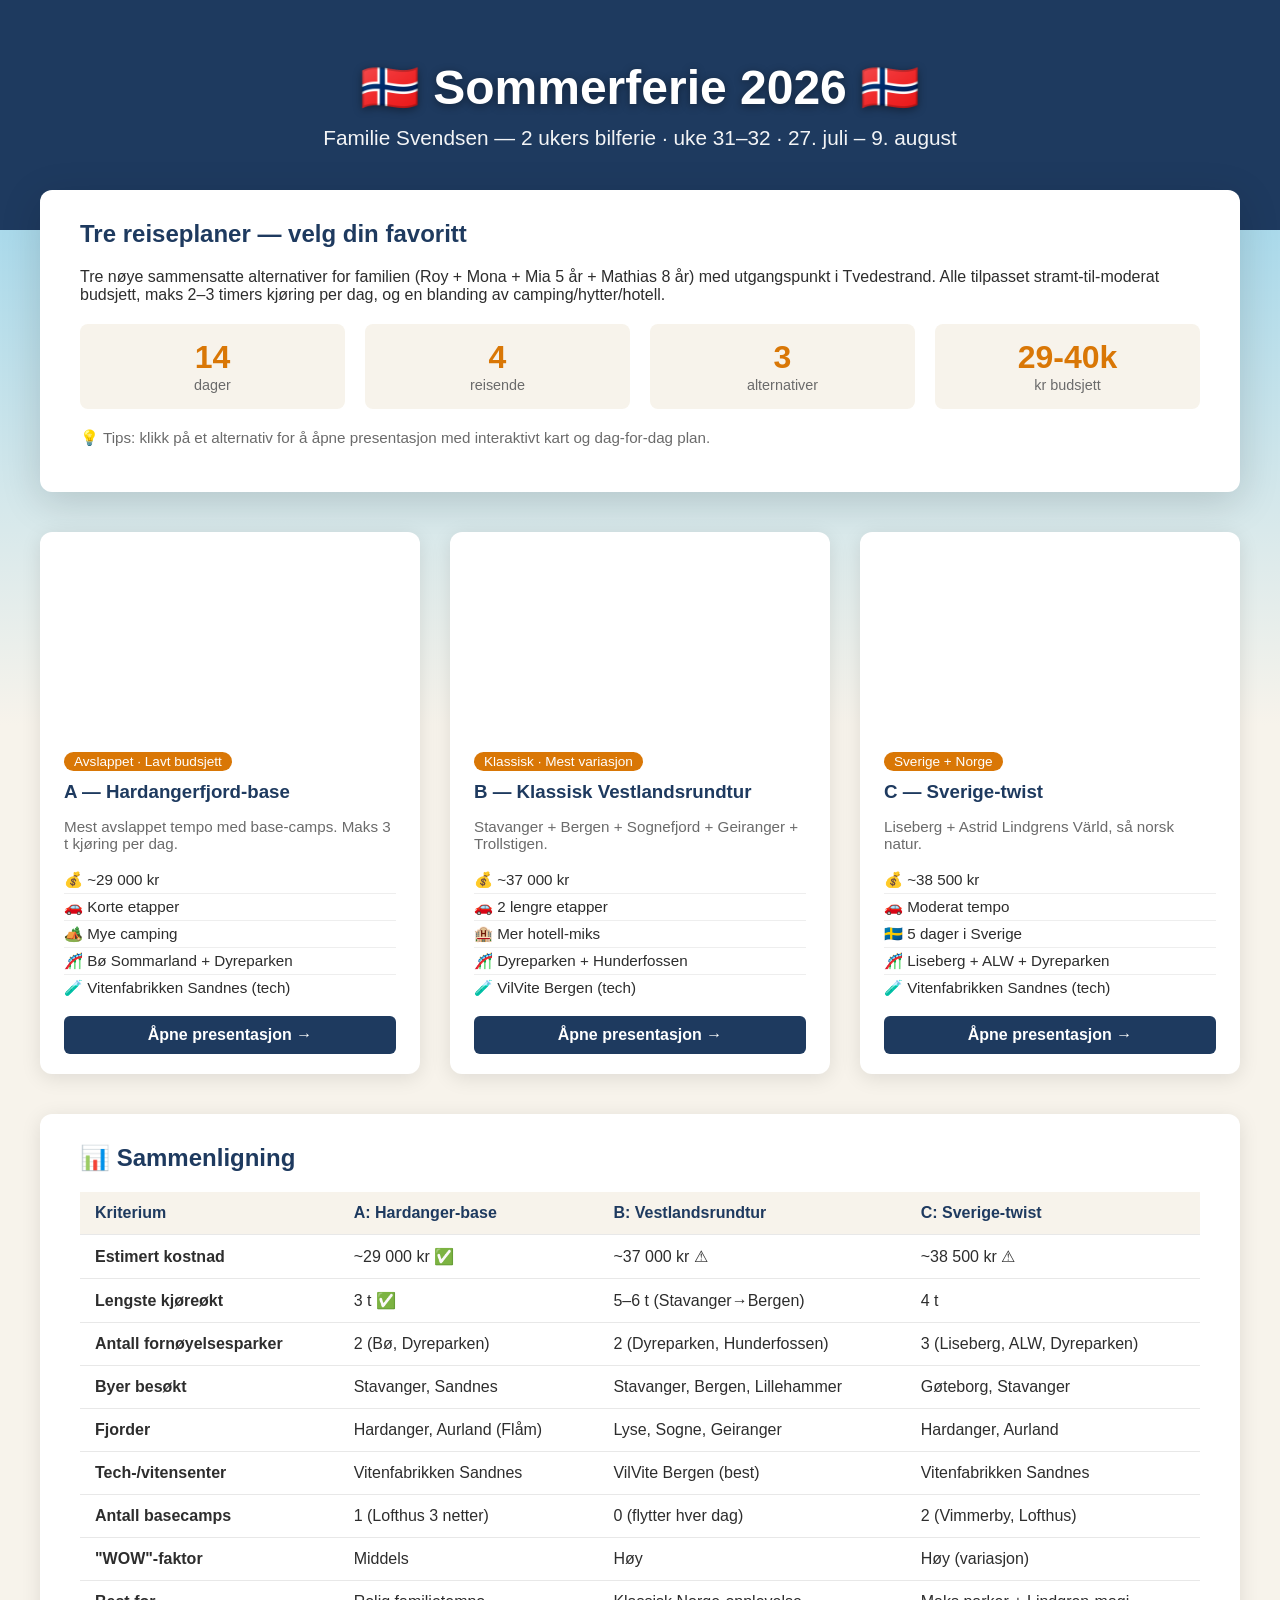
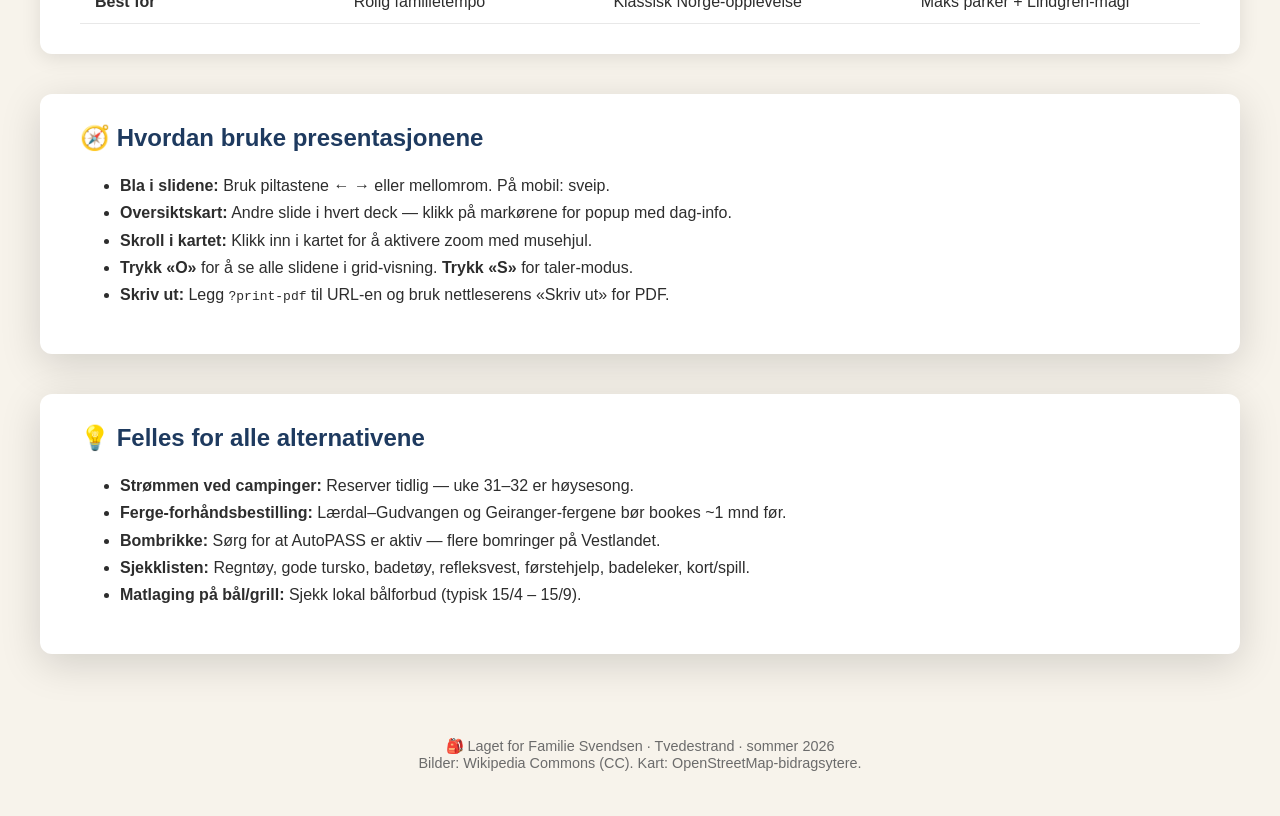
==== index.html @ c0e29151 "Initial commit: Sommerferie 2026 reiseplaner Tre alternative bilferie-planer for familien: - Alterna" ====
<!DOCTYPE html>
<html lang="no">
<head>
  <meta charset="UTF-8">
  <meta name="viewport" content="width=device-width, initial-scale=1.0">
  <title>Sommerferie 2026 — Familie Svendsen</title>
  <link rel="stylesheet" href="assets/style.css">
</head>
<body class="index">

<header>
  <h1>🇳🇴 Sommerferie 2026 🇳🇴</h1>
  <p class="subtitle">Familie Svendsen — 2 ukers bilferie · uke 31–32 · 27. juli – 9. august</p>
</header>

<div class="container">

  <div class="intro-card">
    <h2>Tre reiseplaner — velg din favoritt</h2>
    <p>
      Tre nøye sammensatte alternativer for familien (Roy + Mona + Mia 5 år + Mathias 8 år)
      med utgangspunkt i Tvedestrand. Alle tilpasset stramt-til-moderat budsjett,
      maks 2–3 timers kjøring per dag, og en blanding av camping/hytter/hotell.
    </p>
    <div class="stats">
      <div class="stat"><span class="num">14</span><span class="label">dager</span></div>
      <div class="stat"><span class="num">4</span><span class="label">reisende</span></div>
      <div class="stat"><span class="num">3</span><span class="label">alternativer</span></div>
      <div class="stat"><span class="num">29-40k</span><span class="label">kr budsjett</span></div>
    </div>
    <p style="font-size:0.95em; color:var(--text-muted)">
      💡 Tips: klikk på et alternativ for å åpne presentasjon med interaktivt kart og dag-for-dag plan.
    </p>
  </div>

  <div class="alternatives">

    <a class="alt-card" href="alternativ-a-hardangerfjord-base.html">
      <div class="img" style="background-image:url('https://upload.wikimedia.org/wikipedia/commons/thumb/3/3d/Odda-Hardangerfjord.jpg/1280px-Odda-Hardangerfjord.jpg')"></div>
      <div class="body">
        <span class="tag">Avslappet · Lavt budsjett</span>
        <h3>A — Hardangerfjord-base</h3>
        <p style="color:var(--text-muted); font-size:0.95em">
          Mest avslappet tempo med base-camps. Maks 3 t kjøring per dag.
        </p>
        <ul class="features">
          <li>💰 ~29 000 kr</li>
          <li>🚗 Korte etapper</li>
          <li>🏕️ Mye camping</li>
          <li>🎢 Bø Sommarland + Dyreparken</li>
          <li>🧪 Vitenfabrikken Sandnes (tech)</li>
        </ul>
        <div class="cta">Åpne presentasjon →</div>
      </div>
    </a>

    <a class="alt-card" href="alternativ-b-vestlandsrundtur.html">
      <div class="img" style="background-image:url('https://upload.wikimedia.org/wikipedia/commons/thumb/4/46/Geirangerfjord_.jpg/1280px-Geirangerfjord_.jpg')"></div>
      <div class="body">
        <span class="tag">Klassisk · Mest variasjon</span>
        <h3>B — Klassisk Vestlandsrundtur</h3>
        <p style="color:var(--text-muted); font-size:0.95em">
          Stavanger + Bergen + Sognefjord + Geiranger + Trollstigen.
        </p>
        <ul class="features">
          <li>💰 ~37 000 kr</li>
          <li>🚗 2 lengre etapper</li>
          <li>🏨 Mer hotell-miks</li>
          <li>🎢 Dyreparken + Hunderfossen</li>
          <li>🧪 VilVite Bergen (tech)</li>
        </ul>
        <div class="cta">Åpne presentasjon →</div>
      </div>
    </a>

    <a class="alt-card" href="alternativ-c-sverige-norge-miks.html">
      <div class="img" style="background-image:url('https://upload.wikimedia.org/wikipedia/commons/thumb/e/e9/Astrid_Lindgrens_V%C3%A4rld_-_Entr%C3%A9.jpg/1280px-Astrid_Lindgrens_V%C3%A4rld_-_Entr%C3%A9.jpg')"></div>
      <div class="body">
        <span class="tag">Sverige + Norge</span>
        <h3>C — Sverige-twist</h3>
        <p style="color:var(--text-muted); font-size:0.95em">
          Liseberg + Astrid Lindgrens Värld, så norsk natur.
        </p>
        <ul class="features">
          <li>💰 ~38 500 kr</li>
          <li>🚗 Moderat tempo</li>
          <li>🇸🇪 5 dager i Sverige</li>
          <li>🎢 Liseberg + ALW + Dyreparken</li>
          <li>🧪 Vitenfabrikken Sandnes (tech)</li>
        </ul>
        <div class="cta">Åpne presentasjon →</div>
      </div>
    </a>

  </div>

  <div class="comparison">
    <h2 style="color:var(--primary); margin-top:0">📊 Sammenligning</h2>
    <table>
      <thead>
        <tr>
          <th>Kriterium</th>
          <th>A: Hardanger-base</th>
          <th>B: Vestlandsrundtur</th>
          <th>C: Sverige-twist</th>
        </tr>
      </thead>
      <tbody>
        <tr>
          <td><strong>Estimert kostnad</strong></td>
          <td>~29 000 kr ✅</td>
          <td>~37 000 kr ⚠</td>
          <td>~38 500 kr ⚠</td>
        </tr>
        <tr>
          <td><strong>Lengste kjøreøkt</strong></td>
          <td>3 t ✅</td>
          <td>5–6 t (Stavanger→Bergen)</td>
          <td>4 t</td>
        </tr>
        <tr>
          <td><strong>Antall fornøyelsesparker</strong></td>
          <td>2 (Bø, Dyreparken)</td>
          <td>2 (Dyreparken, Hunderfossen)</td>
          <td>3 (Liseberg, ALW, Dyreparken)</td>
        </tr>
        <tr>
          <td><strong>Byer besøkt</strong></td>
          <td>Stavanger, Sandnes</td>
          <td>Stavanger, Bergen, Lillehammer</td>
          <td>Gøteborg, Stavanger</td>
        </tr>
        <tr>
          <td><strong>Fjorder</strong></td>
          <td>Hardanger, Aurland (Flåm)</td>
          <td>Lyse, Sogne, Geiranger</td>
          <td>Hardanger, Aurland</td>
        </tr>
        <tr>
          <td><strong>Tech-/vitensenter</strong></td>
          <td>Vitenfabrikken Sandnes</td>
          <td>VilVite Bergen (best)</td>
          <td>Vitenfabrikken Sandnes</td>
        </tr>
        <tr>
          <td><strong>Antall basecamps</strong></td>
          <td>1 (Lofthus 3 netter)</td>
          <td>0 (flytter hver dag)</td>
          <td>2 (Vimmerby, Lofthus)</td>
        </tr>
        <tr>
          <td><strong>"WOW"-faktor</strong></td>
          <td>Middels</td>
          <td>Høy</td>
          <td>Høy (variasjon)</td>
        </tr>
        <tr>
          <td><strong>Best for</strong></td>
          <td>Rolig familietempo</td>
          <td>Klassisk Norge-opplevelse</td>
          <td>Maks parker + Lindgren-magi</td>
        </tr>
      </tbody>
    </table>
  </div>

  <div class="intro-card">
    <h2>🧭 Hvordan bruke presentasjonene</h2>
    <ul style="line-height:1.7">
      <li><strong>Bla i slidene:</strong> Bruk piltastene ← → eller mellomrom. På mobil: sveip.</li>
      <li><strong>Oversiktskart:</strong> Andre slide i hvert deck — klikk på markørene for popup med dag-info.</li>
      <li><strong>Skroll i kartet:</strong> Klikk inn i kartet for å aktivere zoom med musehjul.</li>
      <li><strong>Trykk «O»</strong> for å se alle slidene i grid-visning. <strong>Trykk «S»</strong> for taler-modus.</li>
      <li><strong>Skriv ut:</strong> Legg <code>?print-pdf</code> til URL-en og bruk nettleserens «Skriv ut» for PDF.</li>
    </ul>
  </div>

  <div class="intro-card">
    <h2>💡 Felles for alle alternativene</h2>
    <ul style="line-height:1.7">
      <li><strong>Strømmen ved campinger:</strong> Reserver tidlig — uke 31–32 er høysesong.</li>
      <li><strong>Ferge-forhåndsbestilling:</strong> Lærdal–Gudvangen og Geiranger-fergene bør bookes ~1 mnd før.</li>
      <li><strong>Bombrikke:</strong> Sørg for at AutoPASS er aktiv — flere bomringer på Vestlandet.</li>
      <li><strong>Sjekklisten:</strong> Regntøy, gode tursko, badetøy, refleksvest, førstehjelp, badeleker, kort/spill.</li>
      <li><strong>Matlaging på bål/grill:</strong> Sjekk lokal bålforbud (typisk 15/4 – 15/9).</li>
    </ul>
  </div>

</div>

<footer>
  <p>
    🎒 Laget for Familie Svendsen · Tvedestrand · sommer 2026<br>
    Bilder: Wikipedia Commons (CC). Kart: OpenStreetMap-bidragsytere.
  </p>
</footer>

</body>
</html>
---- assets/style.css ----
/* Felles stil for reiseplan-presentasjonene */

:root {
  --primary: #1e3a5f;
  --accent: #d97706;
  --bg-light: #f7f3eb;
  --text-dark: #2d2d2d;
  --text-muted: #6b6b6b;
  --norge: #d62828;
  --sverige: #003d99;
  --natur: #2d6a4f;
}

/* === INDEX-SIDE === */
body.index {
  font-family: -apple-system, "Segoe UI", Roboto, sans-serif;
  background: linear-gradient(180deg, #87ceeb 0%, #f7f3eb 30%, #f7f3eb 100%);
  color: var(--text-dark);
  margin: 0;
  padding: 0;
  min-height: 100vh;
}

body.index header {
  background: var(--primary);
  color: white;
  padding: 60px 20px 80px;
  text-align: center;
  background-image:
    linear-gradient(180deg, rgba(30,58,95,0.85) 0%, rgba(30,58,95,0.95) 100%),
    url("https://upload.wikimedia.org/wikipedia/commons/thumb/4/46/Geirangerfjord_.jpg/1280px-Geirangerfjord_.jpg");
  background-size: cover;
  background-position: center;
}

body.index header h1 {
  font-size: 3em;
  margin: 0 0 10px;
  text-shadow: 0 2px 8px rgba(0,0,0,0.4);
}

body.index header p.subtitle {
  font-size: 1.3em;
  margin: 0;
  opacity: 0.95;
}

body.index .container {
  max-width: 1200px;
  margin: -40px auto 40px;
  padding: 0 20px;
}

body.index .intro-card {
  background: white;
  border-radius: 12px;
  padding: 30px 40px;
  box-shadow: 0 10px 40px rgba(0,0,0,0.15);
  margin-bottom: 40px;
}

body.index .intro-card h2 {
  color: var(--primary);
  margin-top: 0;
}

body.index .stats {
  display: grid;
  grid-template-columns: repeat(auto-fit, minmax(160px, 1fr));
  gap: 20px;
  margin: 20px 0;
}

body.index .stat {
  text-align: center;
  padding: 15px;
  background: var(--bg-light);
  border-radius: 8px;
}

body.index .stat .num {
  font-size: 2em;
  font-weight: bold;
  color: var(--accent);
  display: block;
}

body.index .stat .label {
  font-size: 0.9em;
  color: var(--text-muted);
}

body.index .alternatives {
  display: grid;
  grid-template-columns: repeat(auto-fit, minmax(320px, 1fr));
  gap: 30px;
  margin-bottom: 40px;
}

body.index .alt-card {
  background: white;
  border-radius: 12px;
  overflow: hidden;
  box-shadow: 0 4px 20px rgba(0,0,0,0.1);
  transition: transform 0.2s, box-shadow 0.2s;
  text-decoration: none;
  color: inherit;
  display: flex;
  flex-direction: column;
}

body.index .alt-card:hover {
  transform: translateY(-4px);
  box-shadow: 0 12px 40px rgba(0,0,0,0.2);
}

body.index .alt-card .img {
  height: 200px;
  background-size: cover;
  background-position: center;
}

body.index .alt-card .body {
  padding: 20px 24px;
  flex: 1;
}

body.index .alt-card h3 {
  color: var(--primary);
  margin: 0 0 5px;
}

body.index .alt-card .tag {
  display: inline-block;
  background: var(--accent);
  color: white;
  padding: 2px 10px;
  border-radius: 12px;
  font-size: 0.85em;
  margin-bottom: 10px;
}

body.index .alt-card .features {
  list-style: none;
  padding: 0;
  margin: 10px 0;
  font-size: 0.95em;
}

body.index .alt-card .features li {
  padding: 4px 0;
  border-bottom: 1px solid #eee;
}

body.index .alt-card .features li:last-child {
  border-bottom: none;
}

body.index .alt-card .cta {
  margin-top: 15px;
  padding: 10px;
  background: var(--primary);
  color: white;
  text-align: center;
  border-radius: 6px;
  font-weight: 600;
}

body.index .comparison {
  background: white;
  border-radius: 12px;
  padding: 30px 40px;
  box-shadow: 0 4px 20px rgba(0,0,0,0.1);
  margin-bottom: 40px;
  overflow-x: auto;
}

body.index .comparison table {
  width: 100%;
  border-collapse: collapse;
}

body.index .comparison th,
body.index .comparison td {
  padding: 12px 15px;
  text-align: left;
  border-bottom: 1px solid #e8e8e8;
}

body.index .comparison th {
  background: var(--bg-light);
  font-weight: 600;
  color: var(--primary);
}

body.index .comparison tr:hover {
  background: #fafafa;
}

body.index footer {
  text-align: center;
  padding: 30px;
  color: var(--text-muted);
  font-size: 0.9em;
}

/* === REVEAL.JS-OVERSTYRINGER === */
.reveal {
  font-family: -apple-system, "Segoe UI", Roboto, sans-serif;
}

.reveal h1, .reveal h2, .reveal h3 {
  color: var(--primary);
  text-transform: none;
  letter-spacing: 0;
}

.reveal .slide-bg-image {
  background-size: cover;
  background-position: center;
  position: absolute;
  inset: 0;
  z-index: -1;
}

.reveal .day-slide {
  display: grid !important;
  grid-template-columns: 1fr 1fr;
  gap: 30px;
  align-items: stretch;
  height: 100%;
  text-align: left;
}

.reveal .day-slide .day-img {
  border-radius: 12px;
  background-size: cover;
  background-position: center;
  min-height: 400px;
  box-shadow: 0 8px 30px rgba(0,0,0,0.3);
}

.reveal .day-slide .day-info {
  display: flex;
  flex-direction: column;
  justify-content: center;
}

.reveal .day-slide h2 {
  margin: 0 0 5px;
  font-size: 1.5em;
}

.reveal .day-slide .date-chip {
  display: inline-block;
  background: var(--accent);
  color: white;
  padding: 4px 14px;
  border-radius: 16px;
  font-size: 0.6em;
  margin-bottom: 10px;
}

.reveal .day-slide h3 {
  margin: 0 0 15px;
  color: var(--natur);
  font-size: 1.1em;
}

.reveal .day-slide ul {
  font-size: 0.75em;
  list-style: none;
  padding: 0;
}

.reveal .day-slide ul li {
  padding: 8px 0;
  padding-left: 25px;
  position: relative;
  border-bottom: 1px solid rgba(0,0,0,0.08);
}

.reveal .day-slide ul li::before {
  content: "→";
  position: absolute;
  left: 0;
  color: var(--accent);
  font-weight: bold;
}

.reveal .day-slide .meta-row {
  display: flex;
  gap: 15px;
  margin-top: 15px;
  font-size: 0.65em;
  flex-wrap: wrap;
}

.reveal .day-slide .meta {
  background: var(--bg-light);
  padding: 6px 12px;
  border-radius: 6px;
  color: var(--text-dark);
}

.reveal .day-slide .meta strong {
  color: var(--primary);
}

.reveal .title-slide {
  text-align: center;
  padding: 60px 40px;
}

.reveal .title-slide h1 {
  font-size: 2.5em;
  margin-bottom: 10px;
}

.reveal .title-slide .subtitle {
  font-size: 1.1em;
  color: var(--text-muted);
}

.reveal .title-slide .price-tag {
  display: inline-block;
  background: var(--accent);
  color: white;
  padding: 10px 24px;
  border-radius: 30px;
  font-size: 1.2em;
  margin: 20px 0;
  font-weight: 600;
}

.reveal .map-slide {
  height: 100%;
}

.reveal #routemap {
  width: 100%;
  height: 80vh;
  border-radius: 12px;
  box-shadow: 0 8px 30px rgba(0,0,0,0.3);
}

.reveal .budget-table {
  font-size: 0.7em;
  width: 80%;
  margin: 0 auto;
  border-collapse: collapse;
}

.reveal .budget-table td {
  padding: 8px 15px;
  border-bottom: 1px solid #eee;
  text-align: left;
}

.reveal .budget-table td:last-child {
  text-align: right;
  font-weight: 600;
}

.reveal .budget-table .total td {
  font-size: 1.2em;
  color: var(--accent);
  font-weight: bold;
  border-top: 2px solid var(--accent);
  border-bottom: none;
}

.reveal .pros-cons {
  display: grid;
  grid-template-columns: 1fr 1fr;
  gap: 30px;
  text-align: left;
}

.reveal .pros-cons .col {
  background: var(--bg-light);
  padding: 20px 25px;
  border-radius: 12px;
}

.reveal .pros-cons h3 {
  margin-top: 0;
}

.reveal .pros-cons .pros h3 { color: var(--natur); }
.reveal .pros-cons .cons h3 { color: var(--norge); }

.reveal .pros-cons ul {
  list-style: none;
  padding: 0;
  font-size: 0.7em;
}

.reveal .pros-cons ul li {
  padding: 6px 0;
}

.reveal .credits {
  position: absolute;
  bottom: 10px;
  right: 15px;
  font-size: 0.4em;
  color: rgba(255,255,255,0.6);
  background: rgba(0,0,0,0.4);
  padding: 4px 8px;
  border-radius: 4px;
}
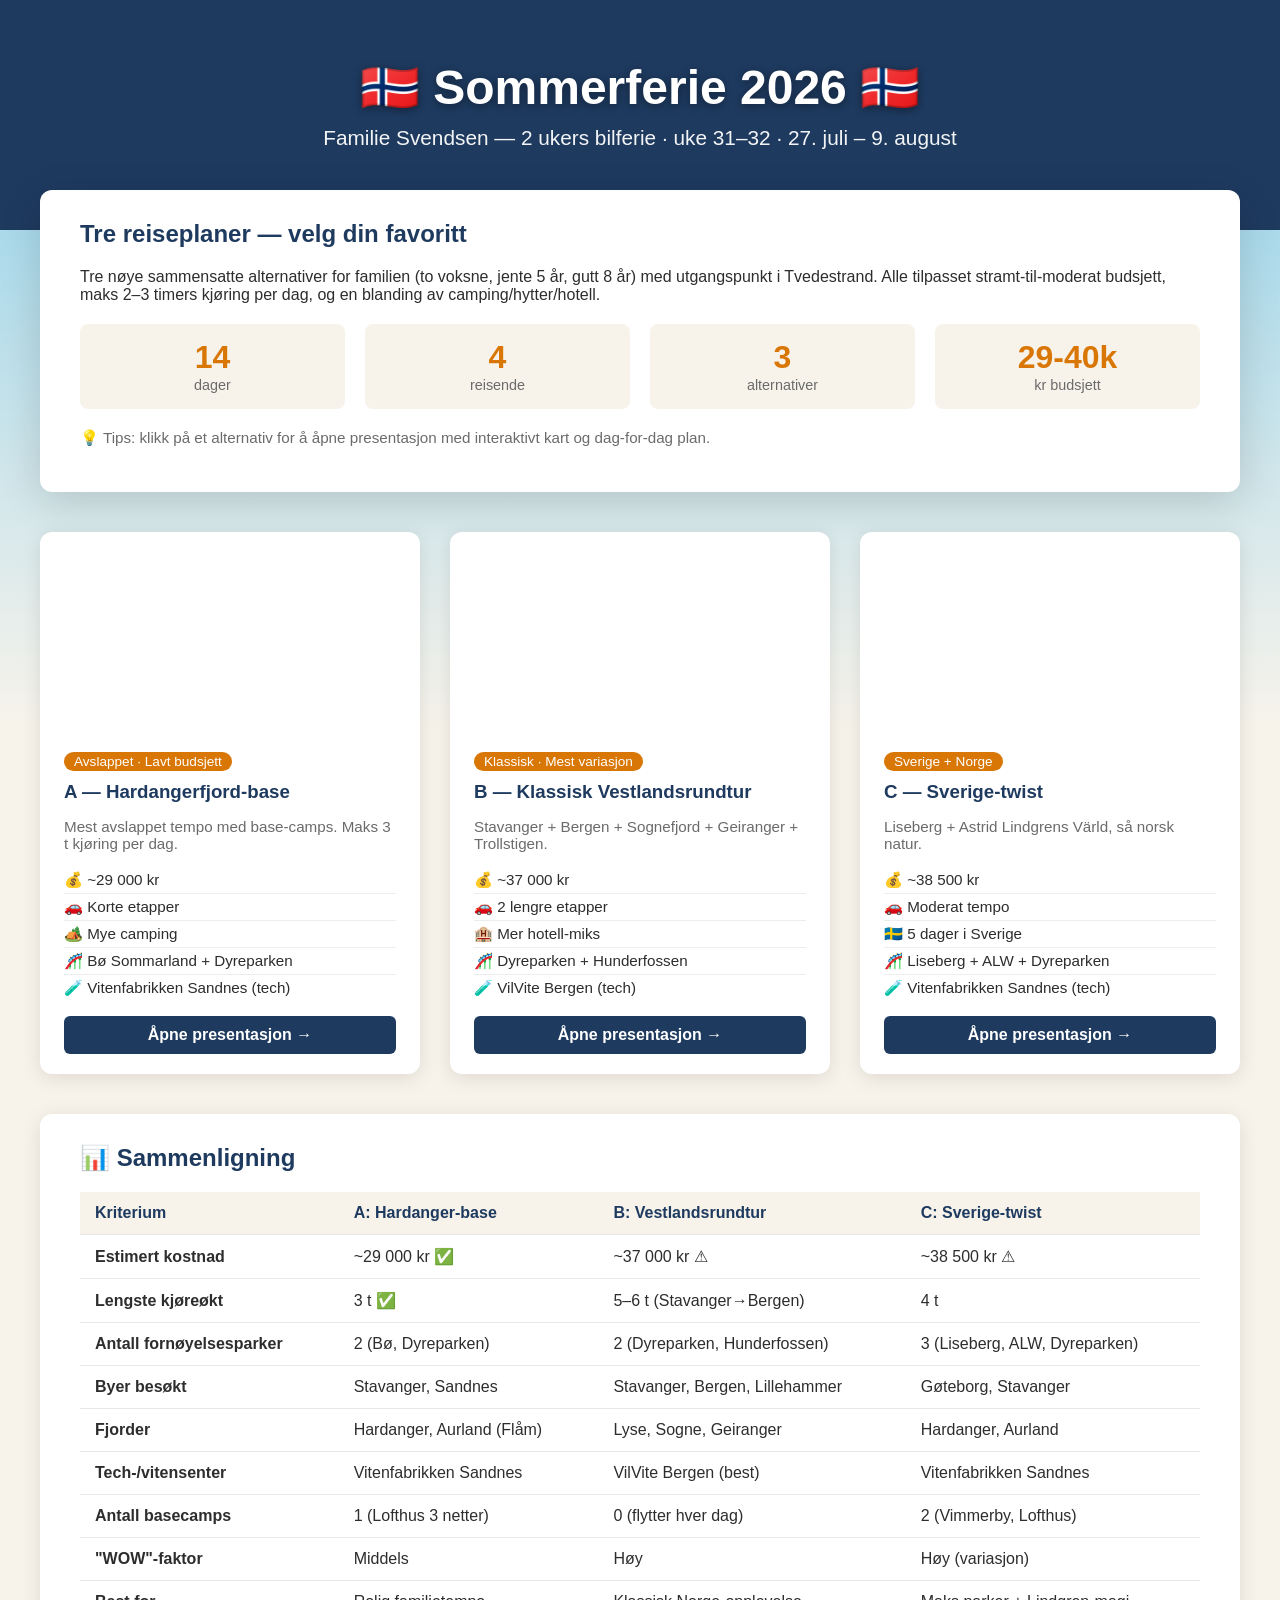
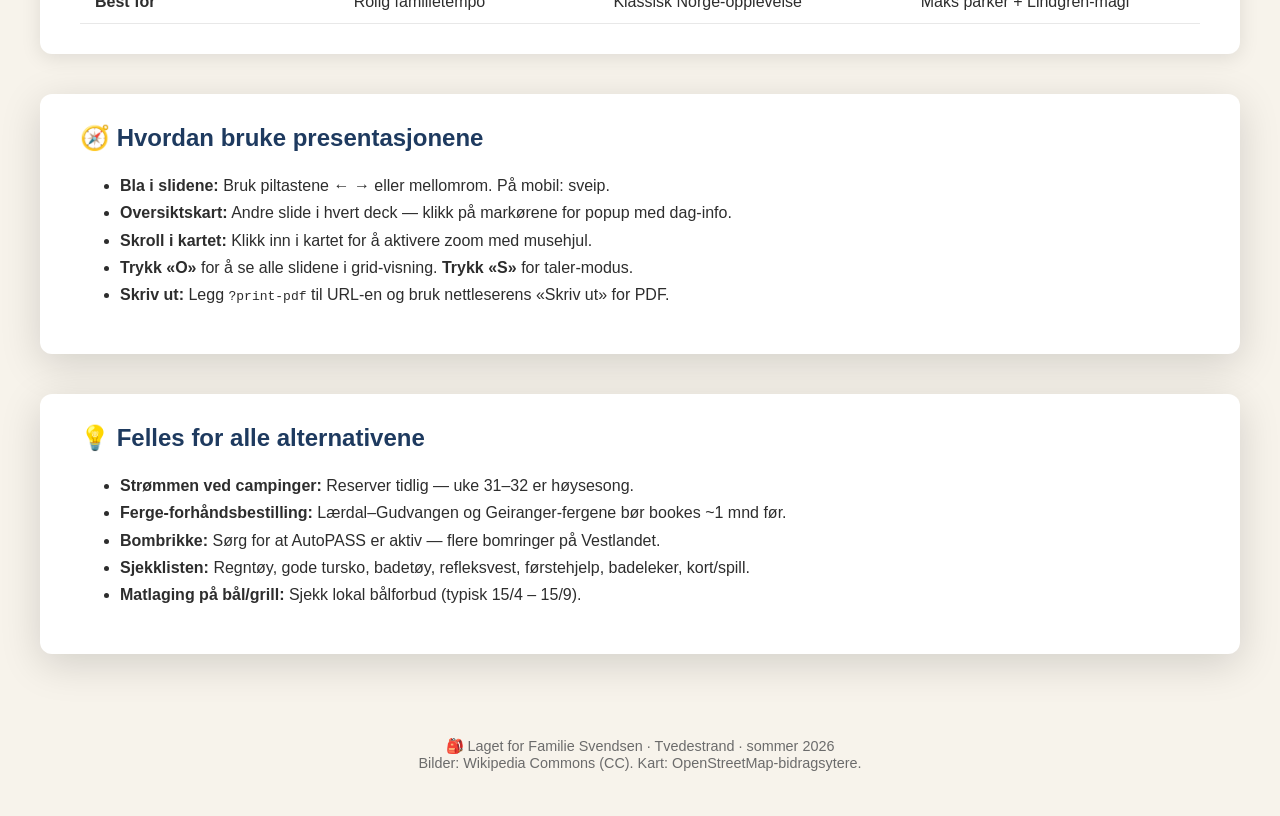
==== commit 786006d8: "Fjern fiktive familiemedlemsnavn" ====
--- a/index.html
+++ b/index.html
@@ -18,7 +18,7 @@
   <div class="intro-card">
     <h2>Tre reiseplaner — velg din favoritt</h2>
     <p>
-      Tre nøye sammensatte alternativer for familien (Roy + Mona + Mia 5 år + Mathias 8 år)
+      Tre nøye sammensatte alternativer for familien (to voksne, jente 5 år, gutt 8 år)
       med utgangspunkt i Tvedestrand. Alle tilpasset stramt-til-moderat budsjett,
       maks 2–3 timers kjøring per dag, og en blanding av camping/hytter/hotell.
     </p>
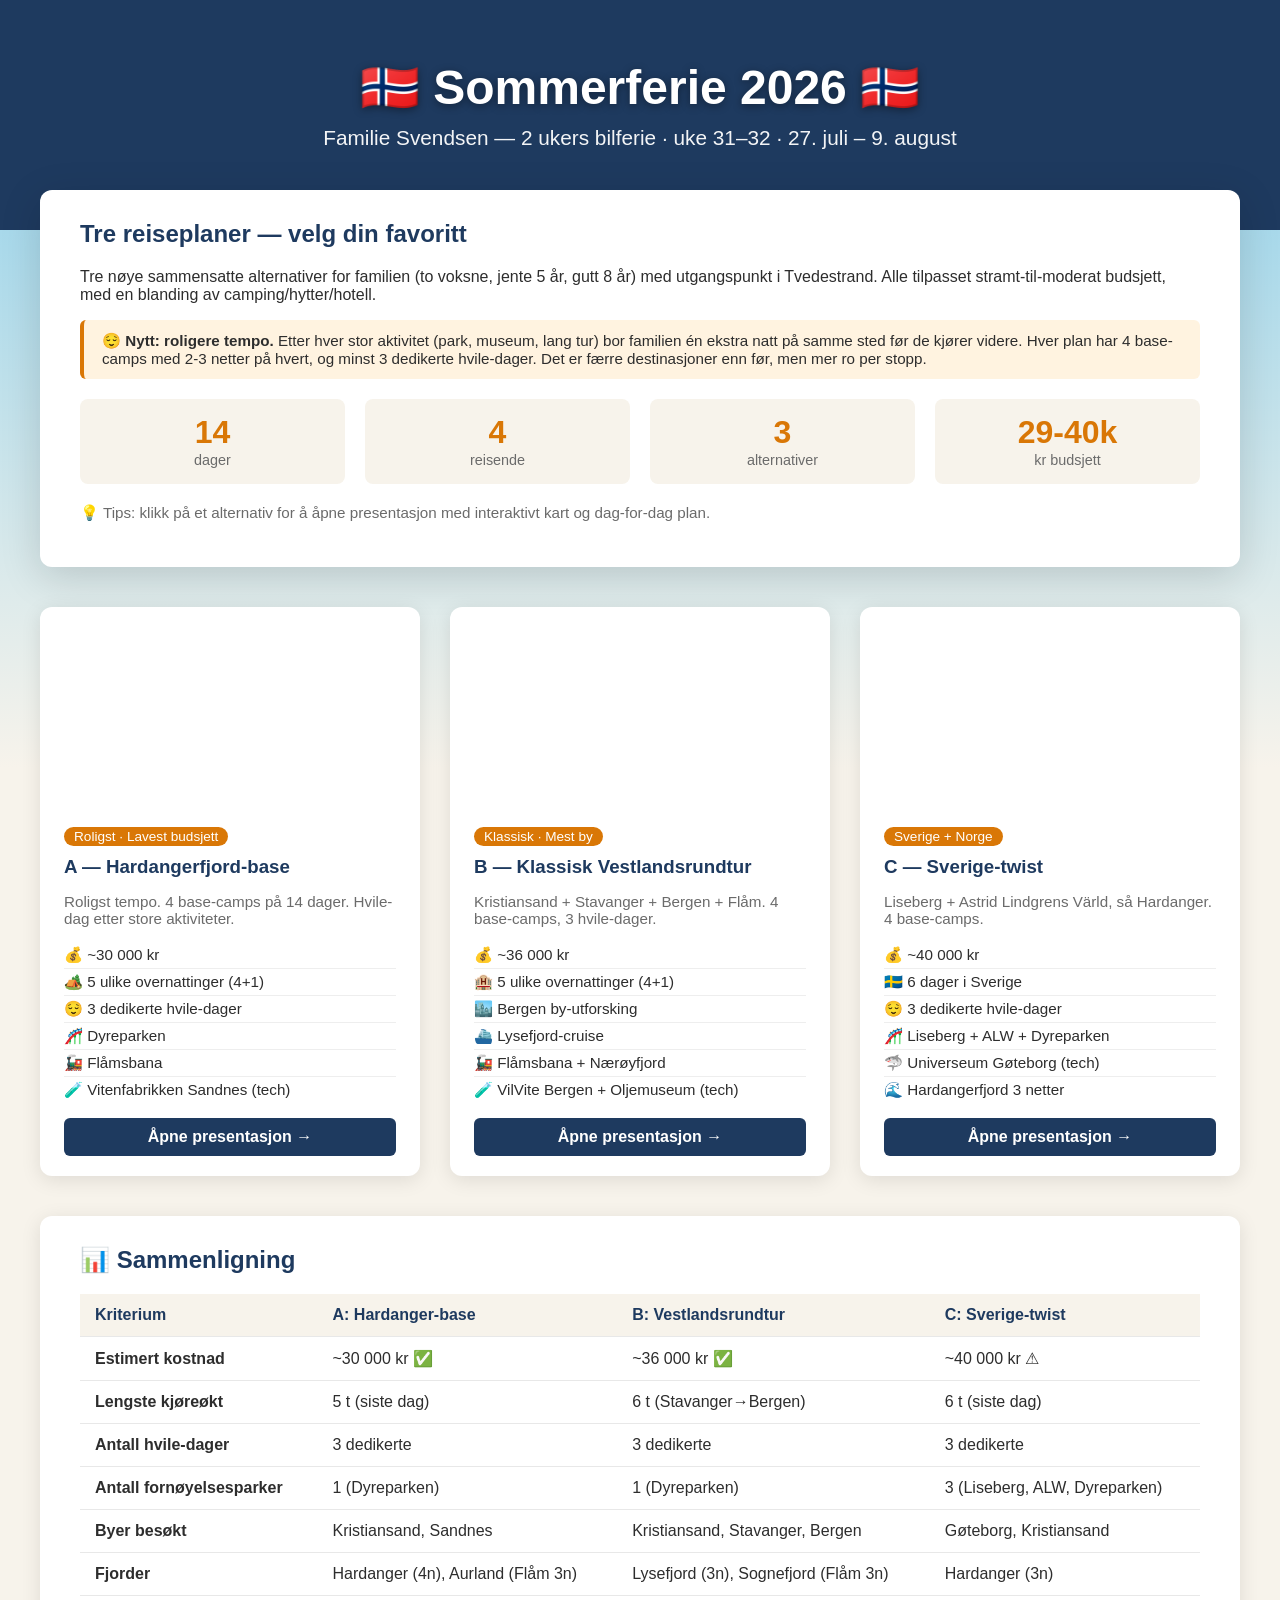
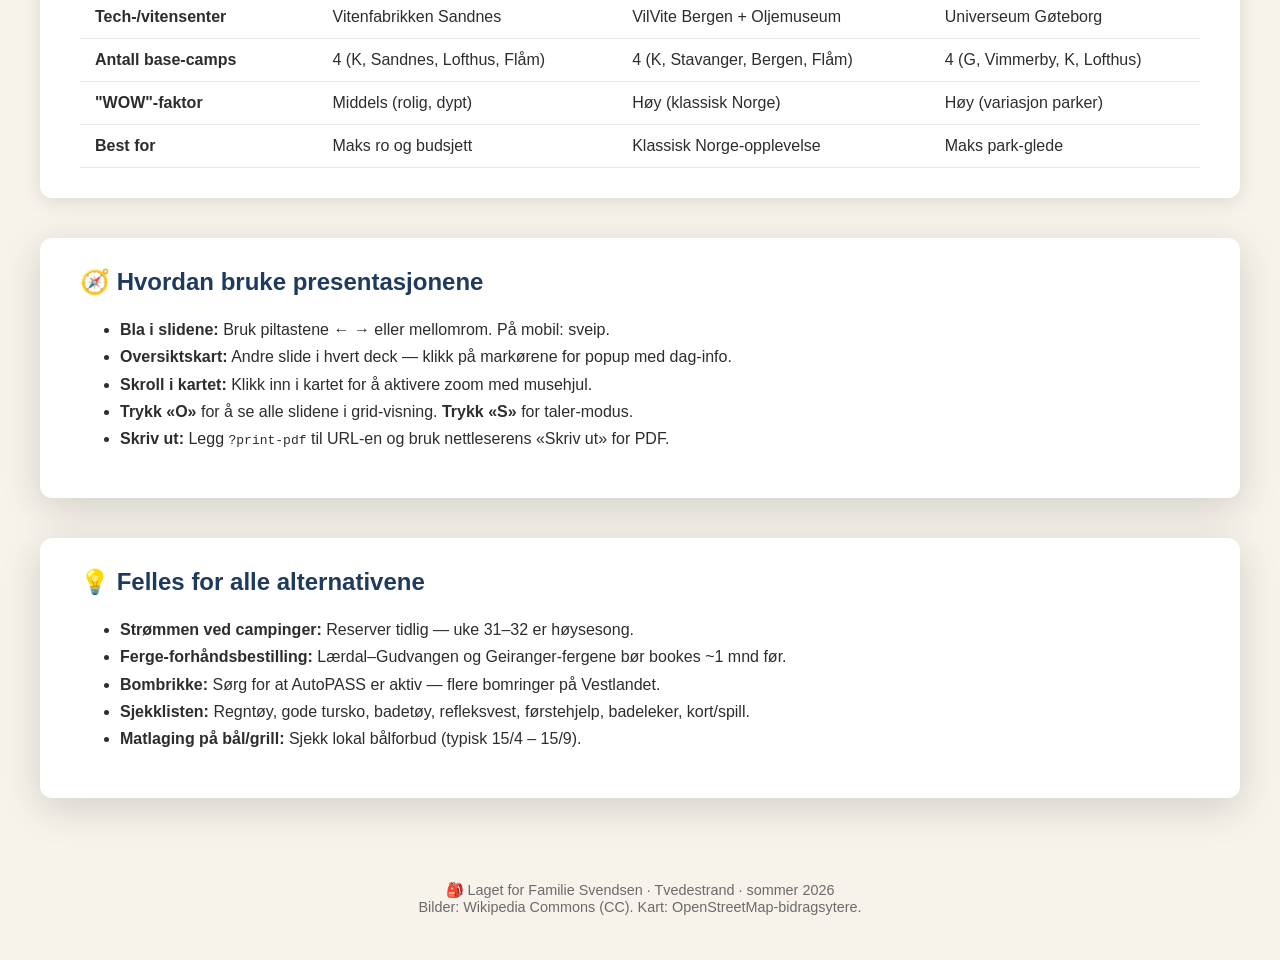
==== commit 5e65e195: "Roligere tempo: hvile-dager etter store aktiviteter Alle 3 alternativer omstrukturert: - 4 base-camp" ====
--- a/index.html
+++ b/index.html
@@ -20,7 +20,13 @@
     <p>
       Tre nøye sammensatte alternativer for familien (to voksne, jente 5 år, gutt 8 år)
       med utgangspunkt i Tvedestrand. Alle tilpasset stramt-til-moderat budsjett,
-      maks 2–3 timers kjøring per dag, og en blanding av camping/hytter/hotell.
+      med en blanding av camping/hytter/hotell.
+    </p>
+    <p style="background:#fff3e0; padding:12px 18px; border-left:4px solid var(--accent); border-radius:6px; font-size:0.95em">
+      😌 <strong>Nytt: roligere tempo.</strong> Etter hver stor aktivitet (park, museum, lang tur)
+      bor familien én ekstra natt på samme sted før de kjører videre. Hver plan har 4 base-camps
+      med 2-3 netter på hvert, og minst 3 dedikerte hvile-dager. Det er færre destinasjoner enn før,
+      men mer ro per stopp.
     </p>
     <div class="stats">
       <div class="stat"><span class="num">14</span><span class="label">dager</span></div>
@@ -38,16 +44,17 @@
     <a class="alt-card" href="alternativ-a-hardangerfjord-base.html">
       <div class="img" style="background-image:url('https://upload.wikimedia.org/wikipedia/commons/thumb/3/3d/Odda-Hardangerfjord.jpg/1280px-Odda-Hardangerfjord.jpg')"></div>
       <div class="body">
-        <span class="tag">Avslappet · Lavt budsjett</span>
+        <span class="tag">Roligst · Lavest budsjett</span>
         <h3>A — Hardangerfjord-base</h3>
         <p style="color:var(--text-muted); font-size:0.95em">
-          Mest avslappet tempo med base-camps. Maks 3 t kjøring per dag.
+          Roligst tempo. 4 base-camps på 14 dager. Hvile-dag etter store aktiviteter.
         </p>
         <ul class="features">
-          <li>💰 ~29 000 kr</li>
-          <li>🚗 Korte etapper</li>
-          <li>🏕️ Mye camping</li>
-          <li>🎢 Bø Sommarland + Dyreparken</li>
+          <li>💰 ~30 000 kr</li>
+          <li>🏕️ 5 ulike overnattinger (4+1)</li>
+          <li>😌 3 dedikerte hvile-dager</li>
+          <li>🎢 Dyreparken</li>
+          <li>🚂 Flåmsbana</li>
           <li>🧪 Vitenfabrikken Sandnes (tech)</li>
         </ul>
         <div class="cta">Åpne presentasjon →</div>
@@ -55,19 +62,20 @@
     </a>
 
     <a class="alt-card" href="alternativ-b-vestlandsrundtur.html">
-      <div class="img" style="background-image:url('https://upload.wikimedia.org/wikipedia/commons/thumb/4/46/Geirangerfjord_.jpg/1280px-Geirangerfjord_.jpg')"></div>
+      <div class="img" style="background-image:url('https://upload.wikimedia.org/wikipedia/commons/thumb/c/c7/Bryggen%2C_Bergen%2C_Noruega%2C_2019-09-08%2C_DD_115-117_PAN.jpg/1280px-Bryggen%2C_Bergen%2C_Noruega%2C_2019-09-08%2C_DD_115-117_PAN.jpg')"></div>
       <div class="body">
-        <span class="tag">Klassisk · Mest variasjon</span>
+        <span class="tag">Klassisk · Mest by</span>
         <h3>B — Klassisk Vestlandsrundtur</h3>
         <p style="color:var(--text-muted); font-size:0.95em">
-          Stavanger + Bergen + Sognefjord + Geiranger + Trollstigen.
+          Kristiansand + Stavanger + Bergen + Flåm. 4 base-camps, 3 hvile-dager.
         </p>
         <ul class="features">
-          <li>💰 ~37 000 kr</li>
-          <li>🚗 2 lengre etapper</li>
-          <li>🏨 Mer hotell-miks</li>
-          <li>🎢 Dyreparken + Hunderfossen</li>
-          <li>🧪 VilVite Bergen (tech)</li>
+          <li>💰 ~36 000 kr</li>
+          <li>🏨 5 ulike overnattinger (4+1)</li>
+          <li>🏙️ Bergen by-utforsking</li>
+          <li>⛴️ Lysefjord-cruise</li>
+          <li>🚂 Flåmsbana + Nærøyfjord</li>
+          <li>🧪 VilVite Bergen + Oljemuseum (tech)</li>
         </ul>
         <div class="cta">Åpne presentasjon →</div>
       </div>
@@ -79,14 +87,15 @@
         <span class="tag">Sverige + Norge</span>
         <h3>C — Sverige-twist</h3>
         <p style="color:var(--text-muted); font-size:0.95em">
-          Liseberg + Astrid Lindgrens Värld, så norsk natur.
+          Liseberg + Astrid Lindgrens Värld, så Hardanger. 4 base-camps.
         </p>
         <ul class="features">
-          <li>💰 ~38 500 kr</li>
-          <li>🚗 Moderat tempo</li>
-          <li>🇸🇪 5 dager i Sverige</li>
+          <li>💰 ~40 000 kr</li>
+          <li>🇸🇪 6 dager i Sverige</li>
+          <li>😌 3 dedikerte hvile-dager</li>
           <li>🎢 Liseberg + ALW + Dyreparken</li>
-          <li>🧪 Vitenfabrikken Sandnes (tech)</li>
+          <li>🦈 Universeum Gøteborg (tech)</li>
+          <li>🌊 Hardangerfjord 3 netter</li>
         </ul>
         <div class="cta">Åpne presentasjon →</div>
       </div>
@@ -108,57 +117,63 @@
       <tbody>
         <tr>
           <td><strong>Estimert kostnad</strong></td>
-          <td>~29 000 kr ✅</td>
-          <td>~37 000 kr ⚠</td>
-          <td>~38 500 kr ⚠</td>
+          <td>~30 000 kr ✅</td>
+          <td>~36 000 kr ✅</td>
+          <td>~40 000 kr ⚠</td>
         </tr>
         <tr>
           <td><strong>Lengste kjøreøkt</strong></td>
-          <td>3 t ✅</td>
-          <td>5–6 t (Stavanger→Bergen)</td>
-          <td>4 t</td>
+          <td>5 t (siste dag)</td>
+          <td>6 t (Stavanger→Bergen)</td>
+          <td>6 t (siste dag)</td>
+        </tr>
+        <tr>
+          <td><strong>Antall hvile-dager</strong></td>
+          <td>3 dedikerte</td>
+          <td>3 dedikerte</td>
+          <td>3 dedikerte</td>
         </tr>
         <tr>
           <td><strong>Antall fornøyelsesparker</strong></td>
-          <td>2 (Bø, Dyreparken)</td>
-          <td>2 (Dyreparken, Hunderfossen)</td>
+          <td>1 (Dyreparken)</td>
+          <td>1 (Dyreparken)</td>
           <td>3 (Liseberg, ALW, Dyreparken)</td>
         </tr>
         <tr>
           <td><strong>Byer besøkt</strong></td>
-          <td>Stavanger, Sandnes</td>
-          <td>Stavanger, Bergen, Lillehammer</td>
-          <td>Gøteborg, Stavanger</td>
+          <td>Kristiansand, Sandnes</td>
+          <td>Kristiansand, Stavanger, Bergen</td>
+          <td>Gøteborg, Kristiansand</td>
         </tr>
         <tr>
           <td><strong>Fjorder</strong></td>
-          <td>Hardanger, Aurland (Flåm)</td>
-          <td>Lyse, Sogne, Geiranger</td>
-          <td>Hardanger, Aurland</td>
+          <td>Hardanger (4n), Aurland (Flåm 3n)</td>
+          <td>Lysefjord (3n), Sognefjord (Flåm 3n)</td>
+          <td>Hardanger (3n)</td>
         </tr>
         <tr>
           <td><strong>Tech-/vitensenter</strong></td>
           <td>Vitenfabrikken Sandnes</td>
-          <td>VilVite Bergen (best)</td>
-          <td>Vitenfabrikken Sandnes</td>
-        </tr>
-        <tr>
-          <td><strong>Antall basecamps</strong></td>
-          <td>1 (Lofthus 3 netter)</td>
-          <td>0 (flytter hver dag)</td>
-          <td>2 (Vimmerby, Lofthus)</td>
+          <td>VilVite Bergen + Oljemuseum</td>
+          <td>Universeum Gøteborg</td>
+        </tr>
+        <tr>
+          <td><strong>Antall base-camps</strong></td>
+          <td>4 (K, Sandnes, Lofthus, Flåm)</td>
+          <td>4 (K, Stavanger, Bergen, Flåm)</td>
+          <td>4 (G, Vimmerby, K, Lofthus)</td>
         </tr>
         <tr>
           <td><strong>"WOW"-faktor</strong></td>
-          <td>Middels</td>
-          <td>Høy</td>
-          <td>Høy (variasjon)</td>
+          <td>Middels (rolig, dypt)</td>
+          <td>Høy (klassisk Norge)</td>
+          <td>Høy (variasjon parker)</td>
         </tr>
         <tr>
           <td><strong>Best for</strong></td>
-          <td>Rolig familietempo</td>
+          <td>Maks ro og budsjett</td>
           <td>Klassisk Norge-opplevelse</td>
-          <td>Maks parker + Lindgren-magi</td>
+          <td>Maks park-glede</td>
         </tr>
       </tbody>
     </table>
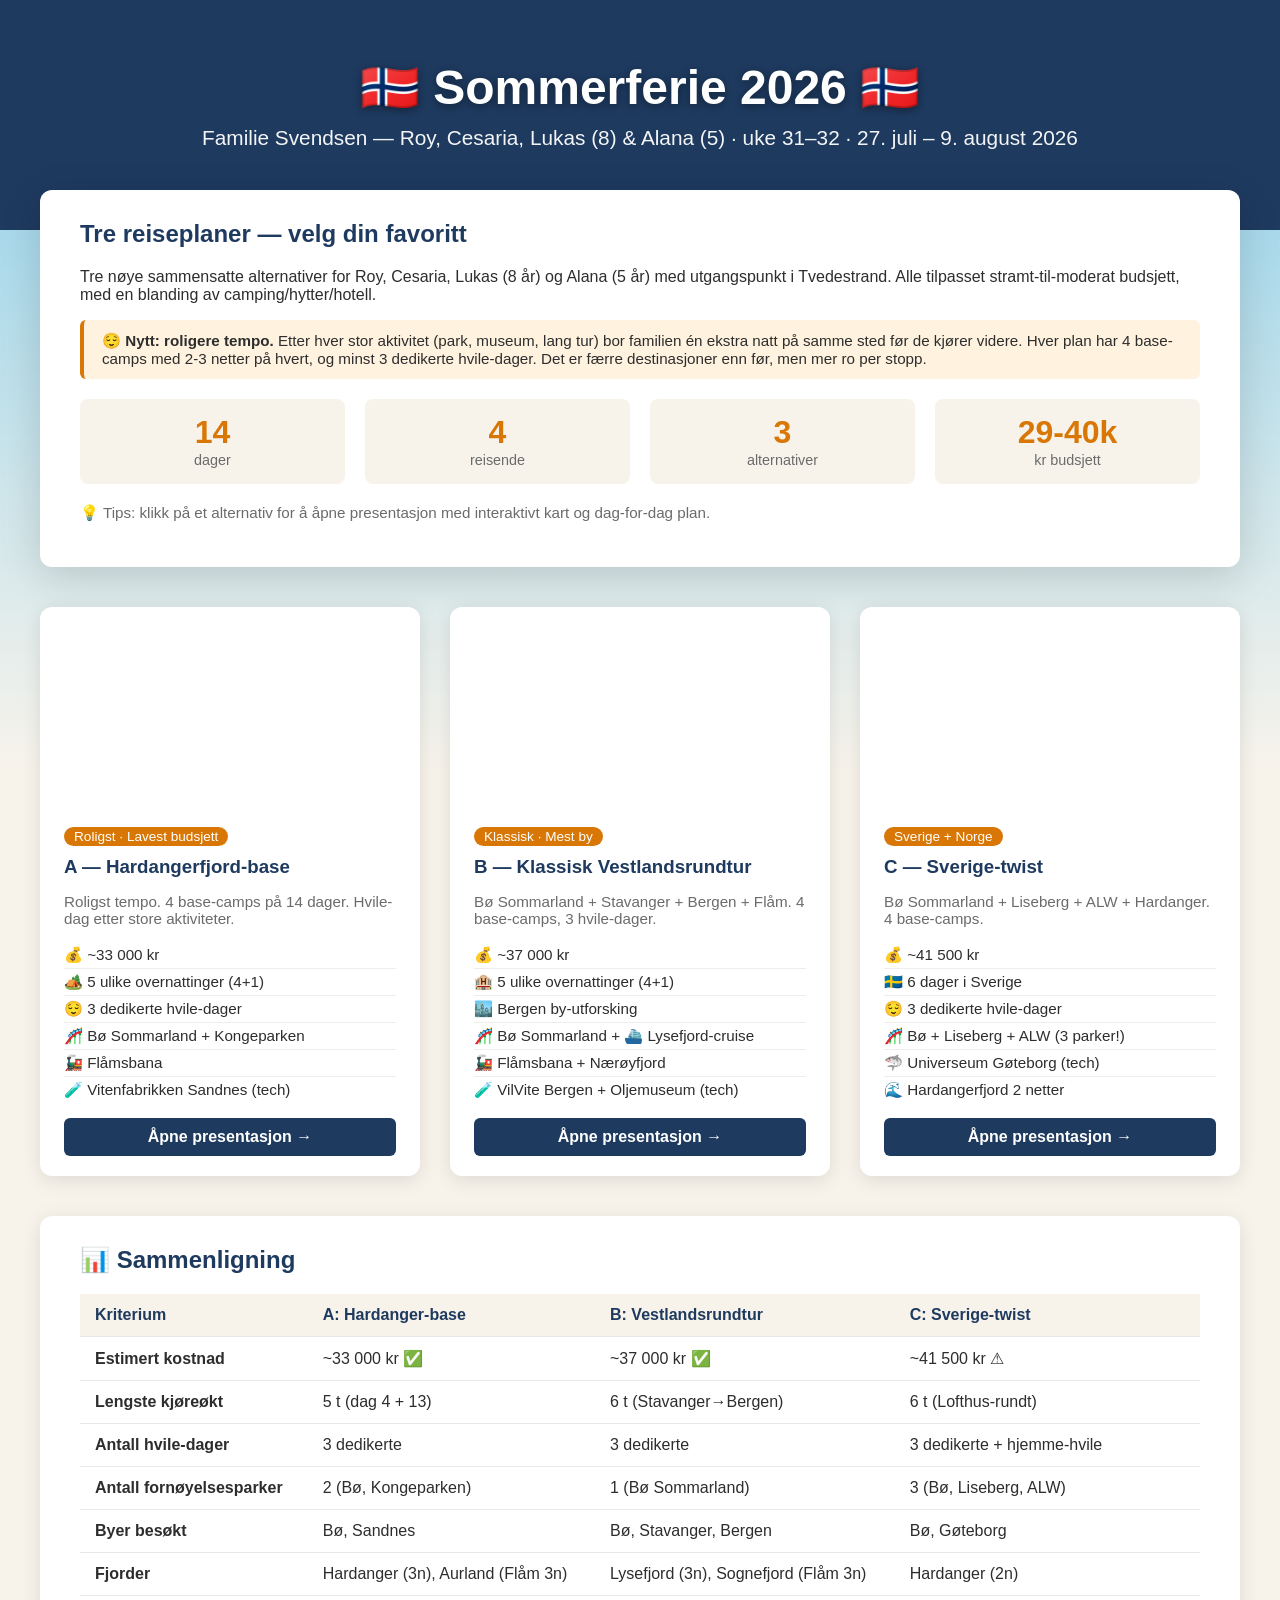
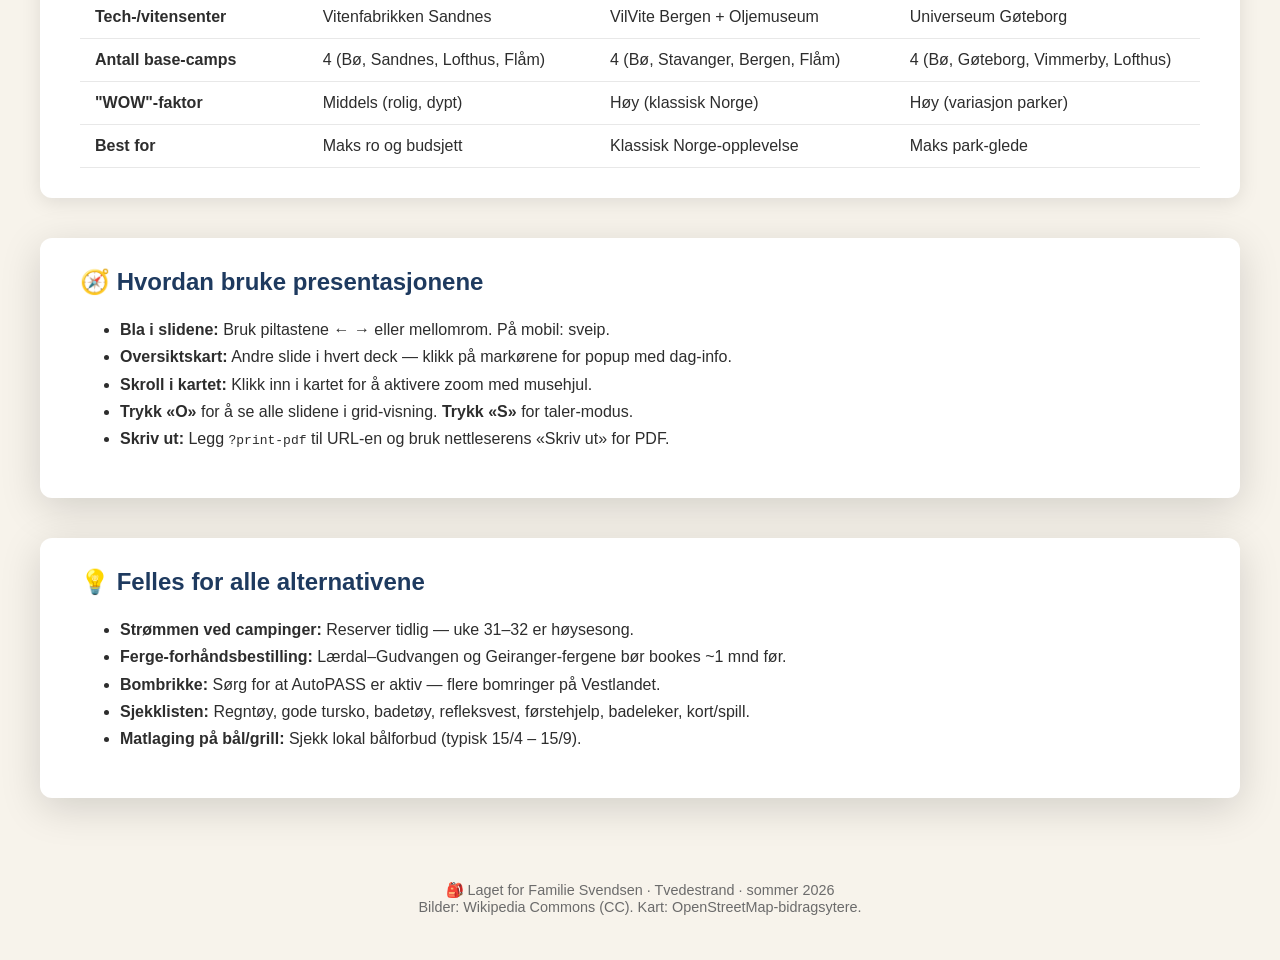
==== commit 706bf3e7: "Bytt ut Dyreparken med Bø Sommarland + legg til familienavn Familien har vært på Dyreparken før. Ny " ====
--- a/index.html
+++ b/index.html
@@ -10,7 +10,7 @@
 
 <header>
   <h1>🇳🇴 Sommerferie 2026 🇳🇴</h1>
-  <p class="subtitle">Familie Svendsen — 2 ukers bilferie · uke 31–32 · 27. juli – 9. august</p>
+  <p class="subtitle">Familie Svendsen — Roy, Cesaria, Lukas (8) &amp; Alana (5) · uke 31–32 · 27. juli – 9. august 2026</p>
 </header>
 
 <div class="container">
@@ -18,7 +18,7 @@
   <div class="intro-card">
     <h2>Tre reiseplaner — velg din favoritt</h2>
     <p>
-      Tre nøye sammensatte alternativer for familien (to voksne, jente 5 år, gutt 8 år)
+      Tre nøye sammensatte alternativer for Roy, Cesaria, Lukas (8 år) og Alana (5 år)
       med utgangspunkt i Tvedestrand. Alle tilpasset stramt-til-moderat budsjett,
       med en blanding av camping/hytter/hotell.
     </p>
@@ -50,10 +50,10 @@
           Roligst tempo. 4 base-camps på 14 dager. Hvile-dag etter store aktiviteter.
         </p>
         <ul class="features">
-          <li>💰 ~30 000 kr</li>
+          <li>💰 ~33 000 kr</li>
           <li>🏕️ 5 ulike overnattinger (4+1)</li>
           <li>😌 3 dedikerte hvile-dager</li>
-          <li>🎢 Dyreparken</li>
+          <li>🎢 Bø Sommarland + Kongeparken</li>
           <li>🚂 Flåmsbana</li>
           <li>🧪 Vitenfabrikken Sandnes (tech)</li>
         </ul>
@@ -67,13 +67,13 @@
         <span class="tag">Klassisk · Mest by</span>
         <h3>B — Klassisk Vestlandsrundtur</h3>
         <p style="color:var(--text-muted); font-size:0.95em">
-          Kristiansand + Stavanger + Bergen + Flåm. 4 base-camps, 3 hvile-dager.
+          Bø Sommarland + Stavanger + Bergen + Flåm. 4 base-camps, 3 hvile-dager.
         </p>
         <ul class="features">
-          <li>💰 ~36 000 kr</li>
+          <li>💰 ~37 000 kr</li>
           <li>🏨 5 ulike overnattinger (4+1)</li>
           <li>🏙️ Bergen by-utforsking</li>
-          <li>⛴️ Lysefjord-cruise</li>
+          <li>🎢 Bø Sommarland + ⛴️ Lysefjord-cruise</li>
           <li>🚂 Flåmsbana + Nærøyfjord</li>
           <li>🧪 VilVite Bergen + Oljemuseum (tech)</li>
         </ul>
@@ -87,15 +87,15 @@
         <span class="tag">Sverige + Norge</span>
         <h3>C — Sverige-twist</h3>
         <p style="color:var(--text-muted); font-size:0.95em">
-          Liseberg + Astrid Lindgrens Värld, så Hardanger. 4 base-camps.
+          Bø Sommarland + Liseberg + ALW + Hardanger. 4 base-camps.
         </p>
         <ul class="features">
-          <li>💰 ~40 000 kr</li>
+          <li>💰 ~41 500 kr</li>
           <li>🇸🇪 6 dager i Sverige</li>
           <li>😌 3 dedikerte hvile-dager</li>
-          <li>🎢 Liseberg + ALW + Dyreparken</li>
+          <li>🎢 Bø + Liseberg + ALW (3 parker!)</li>
           <li>🦈 Universeum Gøteborg (tech)</li>
-          <li>🌊 Hardangerfjord 3 netter</li>
+          <li>🌊 Hardangerfjord 2 netter</li>
         </ul>
         <div class="cta">Åpne presentasjon →</div>
       </div>
@@ -117,39 +117,39 @@
       <tbody>
         <tr>
           <td><strong>Estimert kostnad</strong></td>
-          <td>~30 000 kr ✅</td>
-          <td>~36 000 kr ✅</td>
-          <td>~40 000 kr ⚠</td>
+          <td>~33 000 kr ✅</td>
+          <td>~37 000 kr ✅</td>
+          <td>~41 500 kr ⚠</td>
         </tr>
         <tr>
           <td><strong>Lengste kjøreøkt</strong></td>
-          <td>5 t (siste dag)</td>
+          <td>5 t (dag 4 + 13)</td>
           <td>6 t (Stavanger→Bergen)</td>
-          <td>6 t (siste dag)</td>
+          <td>6 t (Lofthus-rundt)</td>
         </tr>
         <tr>
           <td><strong>Antall hvile-dager</strong></td>
           <td>3 dedikerte</td>
           <td>3 dedikerte</td>
-          <td>3 dedikerte</td>
+          <td>3 dedikerte + hjemme-hvile</td>
         </tr>
         <tr>
           <td><strong>Antall fornøyelsesparker</strong></td>
-          <td>1 (Dyreparken)</td>
-          <td>1 (Dyreparken)</td>
-          <td>3 (Liseberg, ALW, Dyreparken)</td>
+          <td>2 (Bø, Kongeparken)</td>
+          <td>1 (Bø Sommarland)</td>
+          <td>3 (Bø, Liseberg, ALW)</td>
         </tr>
         <tr>
           <td><strong>Byer besøkt</strong></td>
-          <td>Kristiansand, Sandnes</td>
-          <td>Kristiansand, Stavanger, Bergen</td>
-          <td>Gøteborg, Kristiansand</td>
+          <td>Bø, Sandnes</td>
+          <td>Bø, Stavanger, Bergen</td>
+          <td>Bø, Gøteborg</td>
         </tr>
         <tr>
           <td><strong>Fjorder</strong></td>
-          <td>Hardanger (4n), Aurland (Flåm 3n)</td>
+          <td>Hardanger (3n), Aurland (Flåm 3n)</td>
           <td>Lysefjord (3n), Sognefjord (Flåm 3n)</td>
-          <td>Hardanger (3n)</td>
+          <td>Hardanger (2n)</td>
         </tr>
         <tr>
           <td><strong>Tech-/vitensenter</strong></td>
@@ -159,9 +159,9 @@
         </tr>
         <tr>
           <td><strong>Antall base-camps</strong></td>
-          <td>4 (K, Sandnes, Lofthus, Flåm)</td>
-          <td>4 (K, Stavanger, Bergen, Flåm)</td>
-          <td>4 (G, Vimmerby, K, Lofthus)</td>
+          <td>4 (Bø, Sandnes, Lofthus, Flåm)</td>
+          <td>4 (Bø, Stavanger, Bergen, Flåm)</td>
+          <td>4 (Bø, Gøteborg, Vimmerby, Lofthus)</td>
         </tr>
         <tr>
           <td><strong>"WOW"-faktor</strong></td>
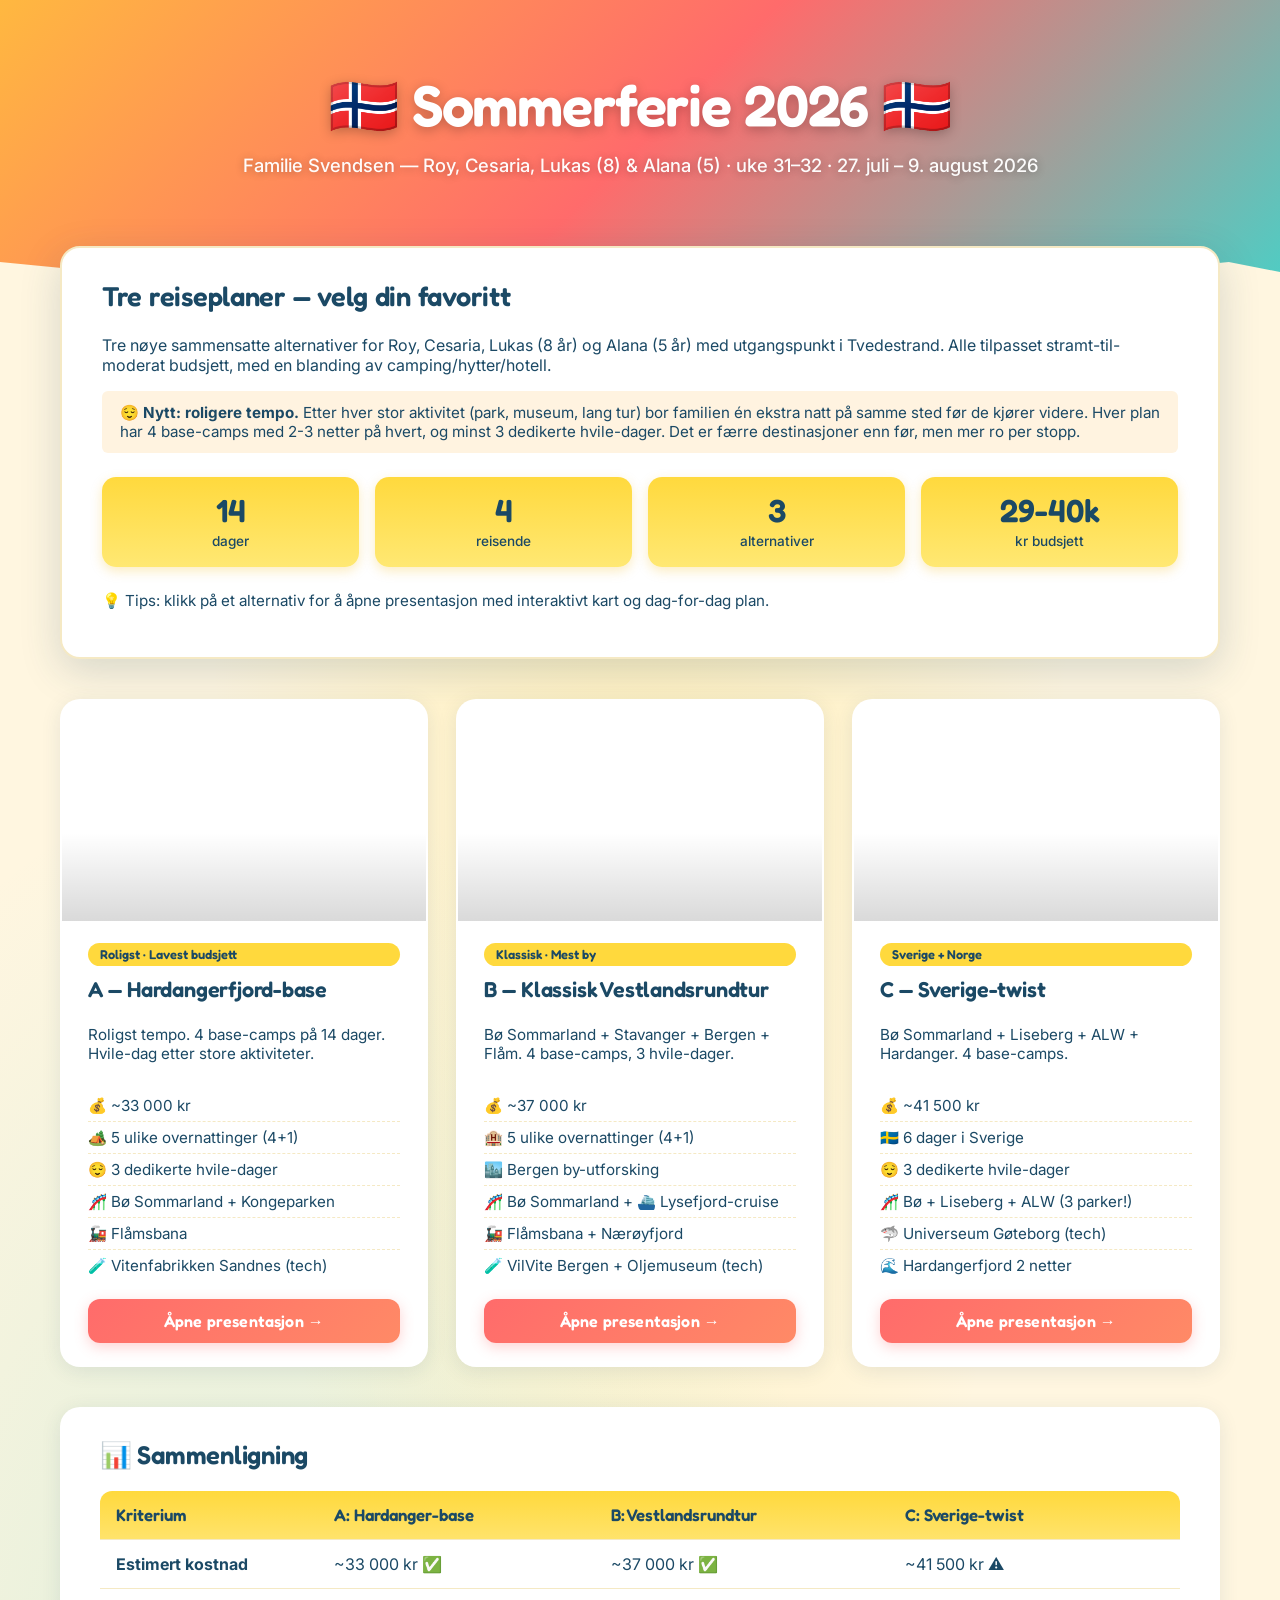
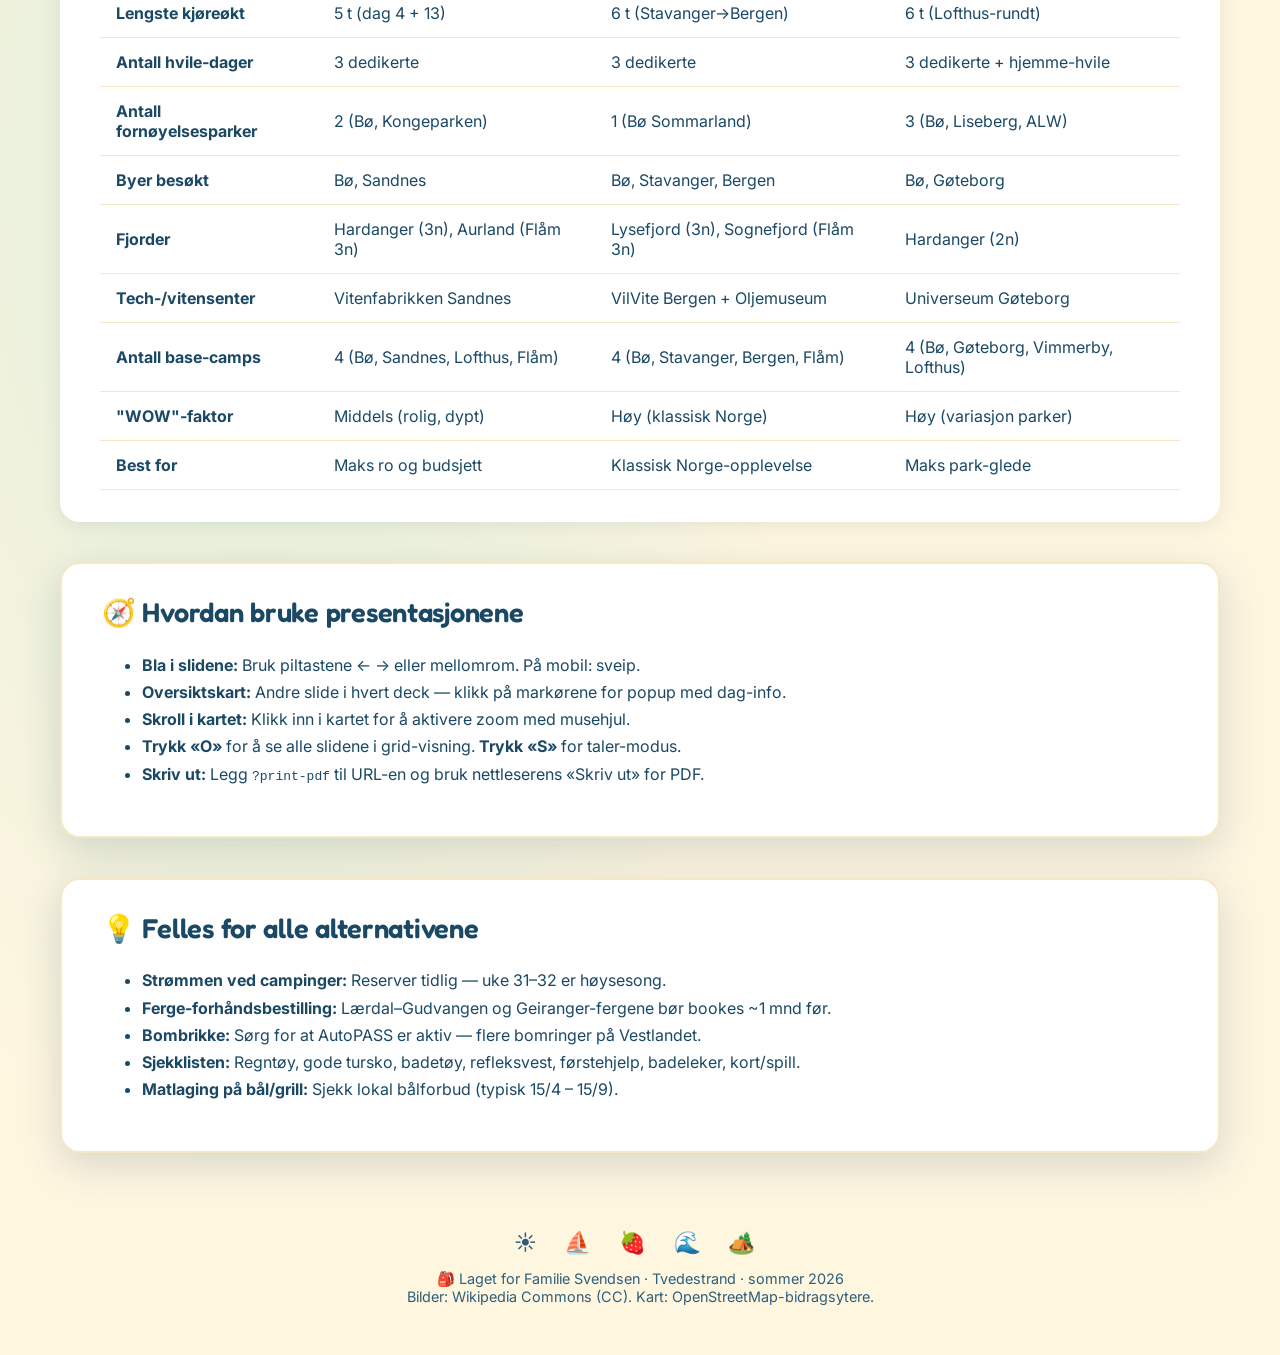
==== commit 78ad3f53: "Sommerlys design: solgul/korall/turkis palett + Fredoka/Inter fonter - Ny varm sommer-palett: solgul" ====
--- a/index.html
+++ b/index.html
@@ -4,6 +4,9 @@
   <meta charset="UTF-8">
   <meta name="viewport" content="width=device-width, initial-scale=1.0">
   <title>Sommerferie 2026 — Familie Svendsen</title>
+  <link rel="preconnect" href="https://fonts.googleapis.com">
+  <link rel="preconnect" href="https://fonts.gstatic.com" crossorigin>
+  <link href="https://fonts.googleapis.com/css2?family=Fredoka:wght@400;500;600;700&family=Inter:wght@400;500;600;700&display=swap" rel="stylesheet">
   <link rel="stylesheet" href="assets/style.css">
 </head>
 <body class="index">
--- a/assets/style.css
+++ b/assets/style.css
@@ -1,155 +1,253 @@
-/* Felles stil for reiseplan-presentasjonene */
+/* ===========================================================
+   Sommerlys — design language for "Sommerferie 2026"
+   Palette: solgul, korall, turkis, sand, dyp blå
+   Fonts:   Fredoka (heading), Inter (body)
+   =========================================================== */
 
 :root {
-  --primary: #1e3a5f;
-  --accent: #d97706;
-  --bg-light: #f7f3eb;
-  --text-dark: #2d2d2d;
-  --text-muted: #6b6b6b;
-  --norge: #d62828;
-  --sverige: #003d99;
-  --natur: #2d6a4f;
-}
+  --sun: #FFD93D;          /* solgul */
+  --sun-deep: #F4B400;     /* dypere gul */
+  --coral: #FF6B6B;        /* korall */
+  --coral-deep: #E85555;
+  --teal: #4ECDC4;         /* turkis / fjord */
+  --teal-deep: #38B2AC;
+  --sand: #FFF6E0;         /* sand/krem */
+  --sand-deep: #F5E9C4;
+  --deep: #1B4965;         /* dyp blå (tekst) */
+  --deep-soft: #2D5F7B;
+  --ink: #0D2538;          /* nesten-svart for sterk kontrast */
+  --shadow-warm: 0 8px 30px rgba(244, 180, 0, 0.20);
+  --shadow-soft: 0 4px 20px rgba(27, 73, 101, 0.10);
+  --shadow-strong: 0 12px 40px rgba(27, 73, 101, 0.18);
+}
+
+/* Solstråle-bakgrunn som SVG data-URL */
+:root {
+  --sun-rays: url("data:image/svg+xml;utf8,<svg xmlns='http://www.w3.org/2000/svg' viewBox='0 0 600 600'><defs><radialGradient id='g' cx='50%25' cy='50%25' r='50%25'><stop offset='0%25' stop-color='%23FFD93D' stop-opacity='0.35'/><stop offset='70%25' stop-color='%23FF6B6B' stop-opacity='0'/></radialGradient></defs><circle cx='300' cy='300' r='280' fill='url(%23g)'/></svg>");
+}
+
+/* === GLOBAL === */
+
+* { box-sizing: border-box; }
+
+body {
+  font-family: 'Inter', -apple-system, "Segoe UI", Roboto, sans-serif;
+  color: var(--deep);
+  margin: 0;
+}
+
+h1, h2, h3, .reveal h1, .reveal h2, .reveal h3 {
+  font-family: 'Fredoka', system-ui, sans-serif;
+  font-weight: 600;
+  letter-spacing: -0.01em;
+  color: var(--deep);
+}
+
+a { color: var(--coral-deep); }
 
 /* === INDEX-SIDE === */
+
 body.index {
-  font-family: -apple-system, "Segoe UI", Roboto, sans-serif;
-  background: linear-gradient(180deg, #87ceeb 0%, #f7f3eb 30%, #f7f3eb 100%);
-  color: var(--text-dark);
+  background:
+    radial-gradient(ellipse at top, rgba(255, 217, 61, 0.25) 0%, transparent 50%),
+    radial-gradient(ellipse at 20% 60%, rgba(78, 205, 196, 0.18) 0%, transparent 40%),
+    var(--sand);
+  min-height: 100vh;
+  padding: 0;
+}
+
+body.index header {
+  position: relative;
+  padding: 70px 20px 110px;
+  text-align: center;
+  color: white;
+  background:
+    linear-gradient(135deg, #FFB840 0%, #FF6B6B 50%, #4ECDC4 100%);
+  overflow: hidden;
+}
+
+body.index header::before {
+  content: '';
+  position: absolute;
+  inset: 0;
+  background: var(--sun-rays);
+  background-size: 800px 800px;
+  background-position: 80% -20%;
+  background-repeat: no-repeat;
+  opacity: 0.6;
+  pointer-events: none;
+}
+
+body.index header::after {
+  content: '';
+  position: absolute;
+  bottom: -1px; left: 0; right: 0;
+  height: 50px;
+  background: var(--sand);
+  clip-path: polygon(
+    0 100%,
+    0 50%,
+    8% 70%, 16% 40%, 24% 70%, 32% 45%, 40% 75%, 48% 50%,
+    56% 70%, 64% 40%, 72% 75%, 80% 45%, 88% 70%, 96% 50%, 100% 70%,
+    100% 100%
+  );
+}
+
+body.index header h1 {
+  font-size: clamp(2.2em, 5vw, 3.6em);
+  margin: 0 0 14px;
+  color: white;
+  text-shadow: 0 3px 12px rgba(0,0,0,0.25);
+  letter-spacing: -0.02em;
+  position: relative;
+  z-index: 1;
+}
+
+body.index header p.subtitle {
+  font-size: 1.15em;
   margin: 0;
-  padding: 0;
-  min-height: 100vh;
-}
-
-body.index header {
-  background: var(--primary);
-  color: white;
-  padding: 60px 20px 80px;
-  text-align: center;
-  background-image:
-    linear-gradient(180deg, rgba(30,58,95,0.85) 0%, rgba(30,58,95,0.95) 100%),
-    url("https://upload.wikimedia.org/wikipedia/commons/thumb/4/46/Geirangerfjord_.jpg/1280px-Geirangerfjord_.jpg");
-  background-size: cover;
-  background-position: center;
-}
-
-body.index header h1 {
-  font-size: 3em;
-  margin: 0 0 10px;
-  text-shadow: 0 2px 8px rgba(0,0,0,0.4);
-}
-
-body.index header p.subtitle {
-  font-size: 1.3em;
-  margin: 0;
-  opacity: 0.95;
+  opacity: 0.97;
+  text-shadow: 0 1px 8px rgba(0,0,0,0.3);
+  font-weight: 500;
+  position: relative;
+  z-index: 1;
 }
 
 body.index .container {
   max-width: 1200px;
   margin: -40px auto 40px;
   padding: 0 20px;
+  position: relative;
+  z-index: 2;
 }
 
 body.index .intro-card {
   background: white;
-  border-radius: 12px;
-  padding: 30px 40px;
-  box-shadow: 0 10px 40px rgba(0,0,0,0.15);
+  border-radius: 20px;
+  padding: 32px 40px;
+  box-shadow: var(--shadow-strong);
   margin-bottom: 40px;
+  border: 2px solid var(--sand-deep);
 }
 
 body.index .intro-card h2 {
-  color: var(--primary);
+  color: var(--deep);
   margin-top: 0;
+  font-size: 1.7em;
 }
 
 body.index .stats {
   display: grid;
   grid-template-columns: repeat(auto-fit, minmax(160px, 1fr));
-  gap: 20px;
-  margin: 20px 0;
+  gap: 16px;
+  margin: 24px 0;
 }
 
 body.index .stat {
   text-align: center;
-  padding: 15px;
-  background: var(--bg-light);
-  border-radius: 8px;
-}
+  padding: 18px 12px;
+  background: linear-gradient(180deg, var(--sun) 0%, #FFE873 100%);
+  border-radius: 14px;
+  box-shadow: 0 4px 12px rgba(244, 180, 0, 0.25);
+  transition: transform 0.2s;
+}
+
+body.index .stat:hover { transform: translateY(-3px) rotate(-1deg); }
 
 body.index .stat .num {
+  font-family: 'Fredoka', sans-serif;
   font-size: 2em;
-  font-weight: bold;
-  color: var(--accent);
+  font-weight: 600;
+  color: var(--deep);
   display: block;
+  line-height: 1;
 }
 
 body.index .stat .label {
-  font-size: 0.9em;
-  color: var(--text-muted);
+  font-size: 0.85em;
+  color: var(--deep);
+  font-weight: 500;
+  margin-top: 6px;
+  display: block;
 }
 
 body.index .alternatives {
   display: grid;
   grid-template-columns: repeat(auto-fit, minmax(320px, 1fr));
-  gap: 30px;
+  gap: 28px;
   margin-bottom: 40px;
 }
 
 body.index .alt-card {
   background: white;
-  border-radius: 12px;
+  border-radius: 20px;
   overflow: hidden;
-  box-shadow: 0 4px 20px rgba(0,0,0,0.1);
-  transition: transform 0.2s, box-shadow 0.2s;
+  box-shadow: var(--shadow-soft);
+  transition: transform 0.25s, box-shadow 0.25s;
   text-decoration: none;
   color: inherit;
   display: flex;
   flex-direction: column;
+  border: 2px solid transparent;
 }
 
 body.index .alt-card:hover {
-  transform: translateY(-4px);
-  box-shadow: 0 12px 40px rgba(0,0,0,0.2);
+  transform: translateY(-6px);
+  box-shadow: var(--shadow-warm), var(--shadow-strong);
+  border-color: var(--sun);
 }
 
 body.index .alt-card .img {
-  height: 200px;
+  height: 220px;
   background-size: cover;
   background-position: center;
+  position: relative;
+}
+
+body.index .alt-card .img::after {
+  content: '';
+  position: absolute;
+  inset: 0;
+  background: linear-gradient(180deg, transparent 60%, rgba(0,0,0,0.15));
+  pointer-events: none;
 }
 
 body.index .alt-card .body {
-  padding: 20px 24px;
+  padding: 22px 26px;
   flex: 1;
+  display: flex;
+  flex-direction: column;
 }
 
 body.index .alt-card h3 {
-  color: var(--primary);
-  margin: 0 0 5px;
+  color: var(--deep);
+  margin: 0 0 8px;
+  font-size: 1.35em;
 }
 
 body.index .alt-card .tag {
   display: inline-block;
-  background: var(--accent);
-  color: white;
-  padding: 2px 10px;
-  border-radius: 12px;
-  font-size: 0.85em;
+  background: var(--sun);
+  color: var(--deep);
+  padding: 4px 12px;
+  border-radius: 14px;
+  font-size: 0.8em;
+  font-weight: 600;
   margin-bottom: 10px;
+  font-family: 'Fredoka', sans-serif;
 }
 
 body.index .alt-card .features {
   list-style: none;
   padding: 0;
-  margin: 10px 0;
+  margin: 12px 0 18px;
   font-size: 0.95em;
+  flex: 1;
 }
 
 body.index .alt-card .features li {
-  padding: 4px 0;
-  border-bottom: 1px solid #eee;
+  padding: 6px 0;
+  border-bottom: 1px dashed var(--sand-deep);
 }
 
 body.index .alt-card .features li:last-child {
@@ -157,22 +255,36 @@
 }
 
 body.index .alt-card .cta {
-  margin-top: 15px;
-  padding: 10px;
-  background: var(--primary);
+  margin-top: auto;
+  padding: 12px;
+  background: linear-gradient(135deg, var(--coral) 0%, #FF8A66 100%);
   color: white;
   text-align: center;
-  border-radius: 6px;
-  font-weight: 600;
+  border-radius: 12px;
+  font-weight: 600;
+  font-family: 'Fredoka', sans-serif;
+  letter-spacing: 0.01em;
+  box-shadow: 0 4px 14px rgba(255, 107, 107, 0.3);
+  transition: box-shadow 0.2s, transform 0.2s;
+}
+
+body.index .alt-card:hover .cta {
+  box-shadow: 0 6px 20px rgba(255, 107, 107, 0.45);
+  transform: scale(1.02);
 }
 
 body.index .comparison {
   background: white;
-  border-radius: 12px;
-  padding: 30px 40px;
-  box-shadow: 0 4px 20px rgba(0,0,0,0.1);
+  border-radius: 20px;
+  padding: 32px 40px;
+  box-shadow: var(--shadow-soft);
   margin-bottom: 40px;
   overflow-x: auto;
+}
+
+body.index .comparison h2 {
+  margin-top: 0;
+  font-size: 1.6em;
 }
 
 body.index .comparison table {
@@ -182,62 +294,103 @@
 
 body.index .comparison th,
 body.index .comparison td {
-  padding: 12px 15px;
+  padding: 14px 16px;
   text-align: left;
-  border-bottom: 1px solid #e8e8e8;
+  border-bottom: 1px solid var(--sand-deep);
 }
 
 body.index .comparison th {
-  background: var(--bg-light);
-  font-weight: 600;
-  color: var(--primary);
-}
-
-body.index .comparison tr:hover {
-  background: #fafafa;
+  background: linear-gradient(180deg, var(--sun) 0%, #FFE36B 100%);
+  font-family: 'Fredoka', sans-serif;
+  font-weight: 600;
+  color: var(--deep);
+  font-size: 1.05em;
+}
+
+body.index .comparison th:first-child { border-top-left-radius: 12px; }
+body.index .comparison th:last-child { border-top-right-radius: 12px; }
+
+body.index .comparison tr:hover td {
+  background: var(--sand);
 }
 
 body.index footer {
   text-align: center;
-  padding: 30px;
-  color: var(--text-muted);
+  padding: 36px 20px;
+  color: var(--deep-soft);
   font-size: 0.9em;
+  position: relative;
+}
+
+body.index footer::before {
+  content: '☀️ ⛵ 🍓 🌊 🏕️';
+  display: block;
+  font-size: 1.5em;
+  margin-bottom: 12px;
+  letter-spacing: 0.5em;
 }
 
 /* === REVEAL.JS-OVERSTYRINGER === */
+
 .reveal {
-  font-family: -apple-system, "Segoe UI", Roboto, sans-serif;
+  font-family: 'Inter', -apple-system, sans-serif;
+  color: var(--deep);
 }
 
 .reveal h1, .reveal h2, .reveal h3 {
-  color: var(--primary);
+  font-family: 'Fredoka', sans-serif;
+  font-weight: 600;
   text-transform: none;
-  letter-spacing: 0;
-}
-
-.reveal .slide-bg-image {
-  background-size: cover;
-  background-position: center;
-  position: absolute;
-  inset: 0;
-  z-index: -1;
-}
-
+  letter-spacing: -0.01em;
+  color: var(--deep);
+}
+
+.reveal .slides section {
+  background: transparent;
+}
+
+/* Default-slide-bakgrunn */
+.reveal {
+  background: linear-gradient(180deg, var(--sand) 0%, #FFEFC5 100%) !important;
+}
+
+.reveal .progress {
+  color: var(--coral);
+}
+
+.reveal .controls {
+  color: var(--coral);
+}
+
+/* Hver tema-slide kan også få denne bakgrunnen */
 .reveal .day-slide {
   display: grid !important;
   grid-template-columns: 1fr 1fr;
-  gap: 30px;
+  gap: 32px;
   align-items: stretch;
   height: 100%;
   text-align: left;
+  padding: 0 20px;
 }
 
 .reveal .day-slide .day-img {
-  border-radius: 12px;
+  border-radius: 20px;
   background-size: cover;
   background-position: center;
-  min-height: 400px;
-  box-shadow: 0 8px 30px rgba(0,0,0,0.3);
+  min-height: 420px;
+  box-shadow: 0 12px 40px rgba(27, 73, 101, 0.25),
+              0 0 0 4px white,
+              0 0 0 8px var(--sun);
+  position: relative;
+}
+
+.reveal .day-slide .day-img::after {
+  content: '';
+  position: absolute;
+  inset: 0;
+  border-radius: 20px;
+  background: linear-gradient(180deg, transparent 70%, rgba(0,0,0,0.2));
+  pointer-events: none;
 }
 
 .reveal .day-slide .day-info {
@@ -247,24 +400,30 @@
 }
 
 .reveal .day-slide h2 {
-  margin: 0 0 5px;
-  font-size: 1.5em;
+  margin: 0 0 6px;
+  font-size: 1.6em;
+  color: var(--deep);
 }
 
 .reveal .day-slide .date-chip {
   display: inline-block;
-  background: var(--accent);
-  color: white;
-  padding: 4px 14px;
-  border-radius: 16px;
-  font-size: 0.6em;
-  margin-bottom: 10px;
+  background: linear-gradient(135deg, var(--coral) 0%, #FF8A66 100%);
+  color: white;
+  padding: 6px 16px;
+  border-radius: 18px;
+  font-size: 0.55em;
+  font-weight: 600;
+  letter-spacing: 0.04em;
+  margin-bottom: 14px;
+  font-family: 'Fredoka', sans-serif;
+  box-shadow: 0 3px 10px rgba(255, 107, 107, 0.3);
 }
 
 .reveal .day-slide h3 {
-  margin: 0 0 15px;
-  color: var(--natur);
+  margin: 0 0 18px;
+  color: var(--teal-deep);
   font-size: 1.1em;
+  font-weight: 500;
 }
 
 .reveal .day-slide ul {
@@ -275,36 +434,40 @@
 
 .reveal .day-slide ul li {
   padding: 8px 0;
-  padding-left: 25px;
-  position: relative;
-  border-bottom: 1px solid rgba(0,0,0,0.08);
+  padding-left: 28px;
+  position: relative;
+  border-bottom: 1px dashed rgba(27, 73, 101, 0.15);
 }
 
 .reveal .day-slide ul li::before {
-  content: "→";
+  content: '☀';
   position: absolute;
   left: 0;
-  color: var(--accent);
+  color: var(--sun-deep);
   font-weight: bold;
+  font-size: 1.1em;
 }
 
 .reveal .day-slide .meta-row {
   display: flex;
-  gap: 15px;
-  margin-top: 15px;
-  font-size: 0.65em;
+  gap: 12px;
+  margin-top: 18px;
+  font-size: 0.62em;
   flex-wrap: wrap;
 }
 
 .reveal .day-slide .meta {
-  background: var(--bg-light);
-  padding: 6px 12px;
-  border-radius: 6px;
-  color: var(--text-dark);
+  background: white;
+  padding: 8px 14px;
+  border-radius: 10px;
+  color: var(--deep);
+  box-shadow: 0 2px 8px rgba(27, 73, 101, 0.08);
+  border: 1px solid var(--sand-deep);
 }
 
 .reveal .day-slide .meta strong {
-  color: var(--primary);
+  color: var(--coral-deep);
+  font-family: 'Fredoka', sans-serif;
 }
 
 .reveal .title-slide {
@@ -313,24 +476,36 @@
 }
 
 .reveal .title-slide h1 {
-  font-size: 2.5em;
-  margin-bottom: 10px;
+  font-size: 3em;
+  margin-bottom: 12px;
+  color: white;
+  text-shadow: 0 4px 18px rgba(0,0,0,0.4);
+}
+
+.reveal .title-slide h2 {
+  color: white;
+  text-shadow: 0 3px 14px rgba(0,0,0,0.35);
+  margin-top: 0;
 }
 
 .reveal .title-slide .subtitle {
-  font-size: 1.1em;
-  color: var(--text-muted);
+  font-size: 1.15em;
+  color: white;
+  text-shadow: 0 2px 8px rgba(0,0,0,0.4);
+  font-weight: 500;
 }
 
 .reveal .title-slide .price-tag {
   display: inline-block;
-  background: var(--accent);
-  color: white;
-  padding: 10px 24px;
+  background: linear-gradient(135deg, var(--sun) 0%, #FFE36B 100%);
+  color: var(--deep);
+  padding: 12px 26px;
   border-radius: 30px;
-  font-size: 1.2em;
-  margin: 20px 0;
-  font-weight: 600;
+  font-size: 1.15em;
+  margin: 24px 0 10px;
+  font-weight: 600;
+  font-family: 'Fredoka', sans-serif;
+  box-shadow: 0 6px 22px rgba(255, 217, 61, 0.55);
 }
 
 .reveal .map-slide {
@@ -339,74 +514,161 @@
 
 .reveal #routemap {
   width: 100%;
-  height: 80vh;
-  border-radius: 12px;
-  box-shadow: 0 8px 30px rgba(0,0,0,0.3);
+  height: 78vh;
+  border-radius: 20px;
+  box-shadow: 0 12px 40px rgba(27, 73, 101, 0.25),
+              0 0 0 4px white,
+              0 0 0 8px var(--teal);
 }
 
 .reveal .budget-table {
   font-size: 0.7em;
-  width: 80%;
+  width: 85%;
   margin: 0 auto;
   border-collapse: collapse;
+  background: white;
+  border-radius: 16px;
+  overflow: hidden;
+  box-shadow: var(--shadow-soft);
 }
 
 .reveal .budget-table td {
-  padding: 8px 15px;
-  border-bottom: 1px solid #eee;
+  padding: 10px 18px;
+  border-bottom: 1px solid var(--sand-deep);
   text-align: left;
 }
 
 .reveal .budget-table td:last-child {
   text-align: right;
   font-weight: 600;
-}
+  color: var(--deep);
+  font-family: 'Fredoka', sans-serif;
+}
+
+.reveal .budget-table tr:hover { background: var(--sand); }
 
 .reveal .budget-table .total td {
-  font-size: 1.2em;
-  color: var(--accent);
+  font-size: 1.25em;
+  color: white;
   font-weight: bold;
-  border-top: 2px solid var(--accent);
-  border-bottom: none;
+  background: linear-gradient(135deg, var(--coral) 0%, #FF8A66 100%);
+  border: none;
+  font-family: 'Fredoka', sans-serif;
 }
 
 .reveal .pros-cons {
   display: grid;
   grid-template-columns: 1fr 1fr;
-  gap: 30px;
+  gap: 28px;
   text-align: left;
+  padding: 0 30px;
 }
 
 .reveal .pros-cons .col {
-  background: var(--bg-light);
-  padding: 20px 25px;
-  border-radius: 12px;
+  background: white;
+  padding: 22px 26px;
+  border-radius: 16px;
+  box-shadow: var(--shadow-soft);
+}
+
+.reveal .pros-cons .col.pros {
+  border-top: 5px solid var(--teal);
+}
+
+.reveal .pros-cons .col.cons {
+  border-top: 5px solid var(--coral);
 }
 
 .reveal .pros-cons h3 {
   margin-top: 0;
 }
 
-.reveal .pros-cons .pros h3 { color: var(--natur); }
-.reveal .pros-cons .cons h3 { color: var(--norge); }
+.reveal .pros-cons .pros h3 { color: var(--teal-deep); }
+.reveal .pros-cons .cons h3 { color: var(--coral-deep); }
 
 .reveal .pros-cons ul {
   list-style: none;
   padding: 0;
-  font-size: 0.7em;
+  font-size: 0.72em;
 }
 
 .reveal .pros-cons ul li {
-  padding: 6px 0;
-}
-
-.reveal .credits {
+  padding: 6px 0 6px 22px;
+  position: relative;
+}
+
+.reveal .pros-cons .pros li::before {
+  content: '🌊';
   position: absolute;
-  bottom: 10px;
-  right: 15px;
-  font-size: 0.4em;
-  color: rgba(255,255,255,0.6);
-  background: rgba(0,0,0,0.4);
-  padding: 4px 8px;
-  border-radius: 4px;
-}
+  left: 0;
+  font-size: 0.9em;
+}
+
+.reveal .pros-cons .cons li::before {
+  content: '⚠';
+  position: absolute;
+  left: 0;
+  color: var(--coral);
+  font-size: 0.9em;
+}
+
+/* Tilbake-lenker */
+.reveal a {
+  color: var(--coral-deep);
+  font-weight: 500;
+}
+
+.reveal a:hover { color: var(--coral); }
+
+/* Skygge for tekst på fargede bakgrunner */
+.reveal section[data-background-color] h2,
+.reveal section[data-background-color] h3 {
+  color: white !important;
+}
+
+.reveal section[data-background-color] {
+  color: white;
+}
+
+.reveal section[data-background-color] ul,
+.reveal section[data-background-color] li,
+.reveal section[data-background-color] p {
+  color: white;
+}
+
+/* Skreddersydd for tech-slide */
+.reveal section[data-background-color="#1e3a5f"],
+.reveal section[data-background-color="#003d99"],
+.reveal section[data-background-color="#2d6a4f"] {
+  background: linear-gradient(135deg, var(--deep) 0%, var(--teal-deep) 100%) !important;
+}
+
+.reveal section[data-background-color="#1e3a5f"] h2,
+.reveal section[data-background-color="#003d99"] h2 {
+  color: var(--sun) !important;
+}
+
+.reveal section[data-background-color="#2d6a4f"] h1 {
+  color: var(--sun) !important;
+}
+
+/* Smooth-scroll for hash-lenker */
+html { scroll-behavior: smooth; }
+
+/* Responsive: mobiltilpasning */
+@media (max-width: 768px) {
+  body.index header { padding: 50px 16px 90px; }
+  body.index header h1 { font-size: 2em; }
+  body.index .intro-card,
+  body.index .comparison { padding: 22px 20px; }
+  .reveal .day-slide {
+    grid-template-columns: 1fr;
+    gap: 16px;
+  }
+  .reveal .day-slide .day-img { min-height: 220px; }
+  .reveal .pros-cons {
+    grid-template-columns: 1fr;
+    gap: 16px;
+    padding: 0 10px;
+  }
+}
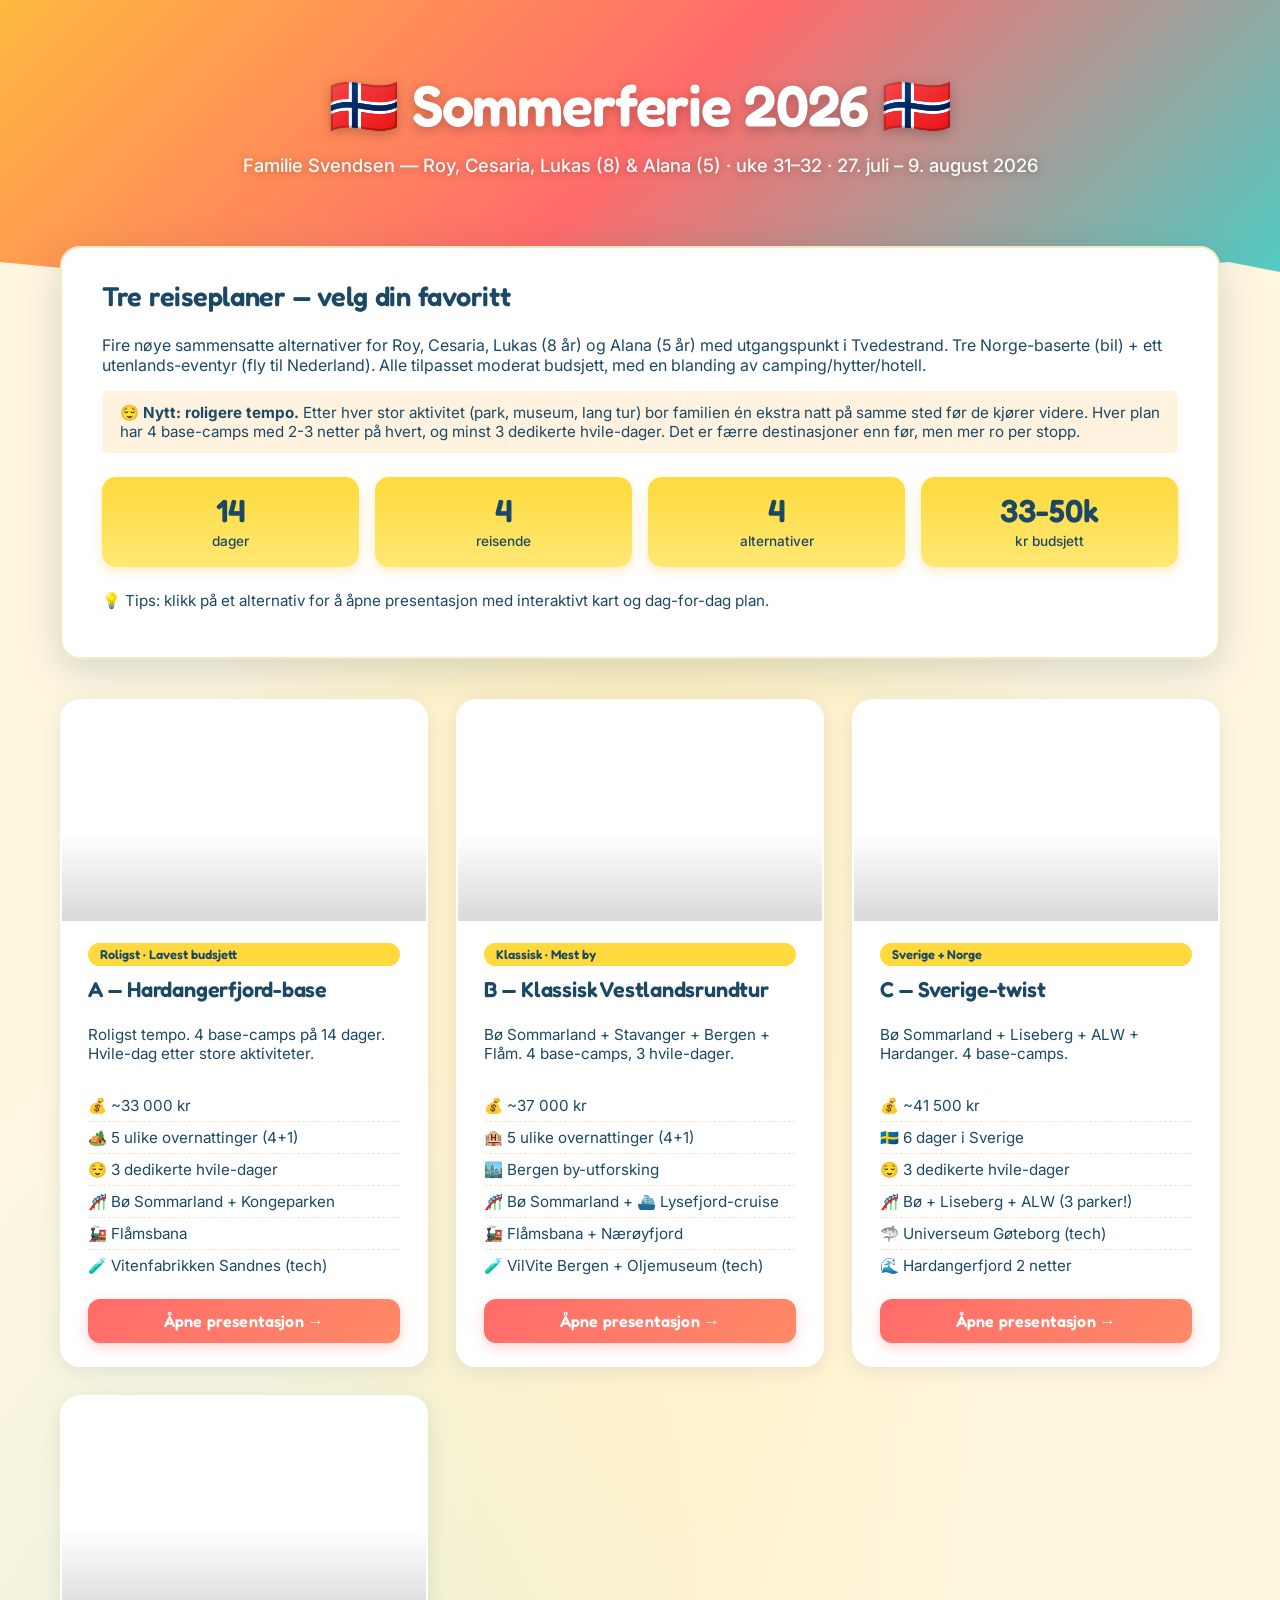
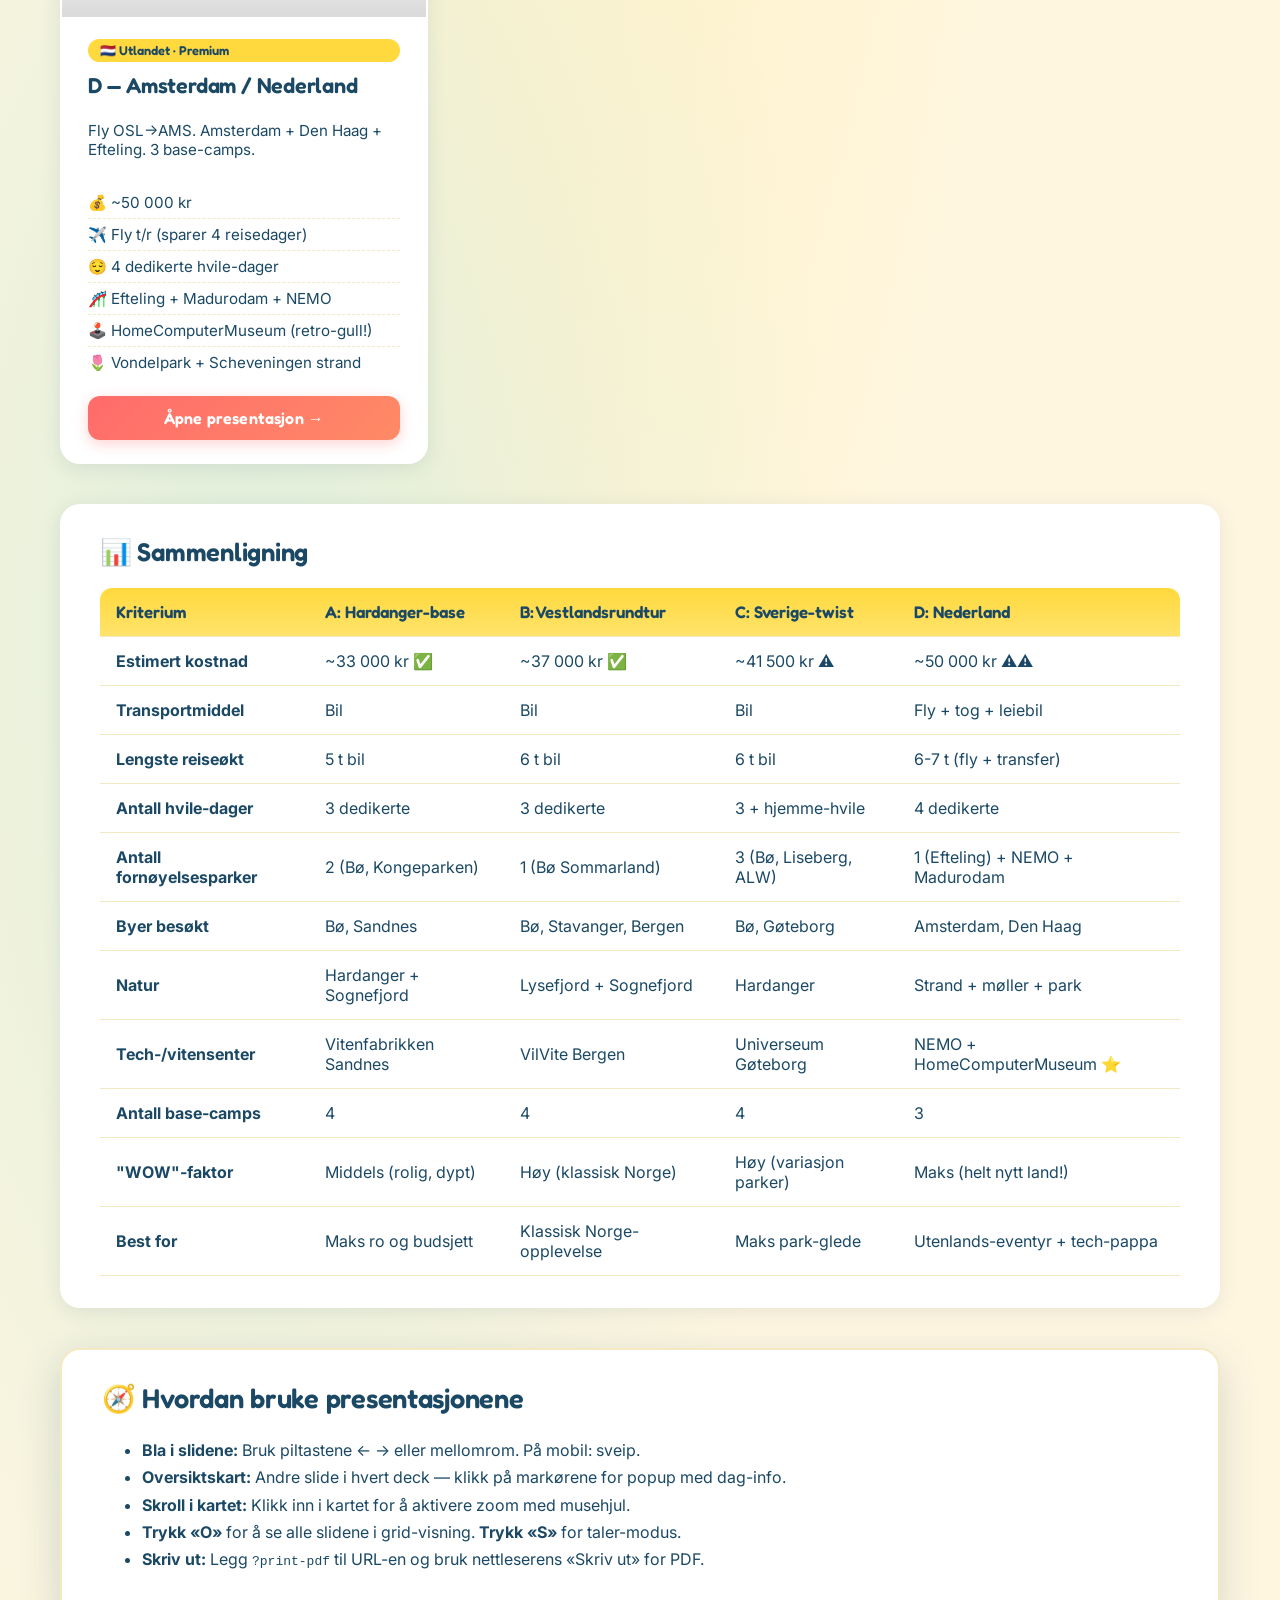
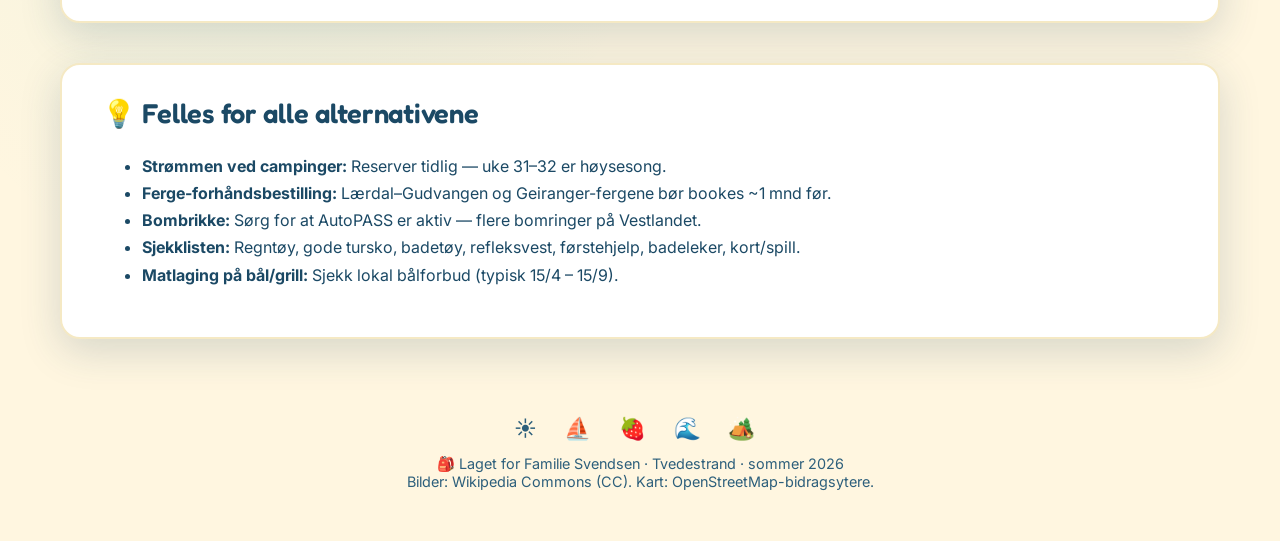
==== commit a8de5443: "Legg til Alternativ D: Amsterdam / Nederland (fly) Nytt premium-alternativ utenlands: - Fly OSL→AMS " ====
--- a/index.html
+++ b/index.html
@@ -21,9 +21,9 @@
   <div class="intro-card">
     <h2>Tre reiseplaner — velg din favoritt</h2>
     <p>
-      Tre nøye sammensatte alternativer for Roy, Cesaria, Lukas (8 år) og Alana (5 år)
-      med utgangspunkt i Tvedestrand. Alle tilpasset stramt-til-moderat budsjett,
-      med en blanding av camping/hytter/hotell.
+      Fire nøye sammensatte alternativer for Roy, Cesaria, Lukas (8 år) og Alana (5 år)
+      med utgangspunkt i Tvedestrand. Tre Norge-baserte (bil) + ett utenlands-eventyr (fly til Nederland).
+      Alle tilpasset moderat budsjett, med en blanding av camping/hytter/hotell.
     </p>
     <p style="background:#fff3e0; padding:12px 18px; border-left:4px solid var(--accent); border-radius:6px; font-size:0.95em">
       😌 <strong>Nytt: roligere tempo.</strong> Etter hver stor aktivitet (park, museum, lang tur)
@@ -34,8 +34,8 @@
     <div class="stats">
       <div class="stat"><span class="num">14</span><span class="label">dager</span></div>
       <div class="stat"><span class="num">4</span><span class="label">reisende</span></div>
-      <div class="stat"><span class="num">3</span><span class="label">alternativer</span></div>
-      <div class="stat"><span class="num">29-40k</span><span class="label">kr budsjett</span></div>
+      <div class="stat"><span class="num">4</span><span class="label">alternativer</span></div>
+      <div class="stat"><span class="num">33-50k</span><span class="label">kr budsjett</span></div>
     </div>
     <p style="font-size:0.95em; color:var(--text-muted)">
       💡 Tips: klikk på et alternativ for å åpne presentasjon med interaktivt kart og dag-for-dag plan.
@@ -104,6 +104,26 @@
       </div>
     </a>
 
+    <a class="alt-card" href="alternativ-d-amsterdam-nederland.html">
+      <div class="img" style="background-image:url('https://upload.wikimedia.org/wikipedia/commons/thumb/b/b9/Efteling_The_House_of_the_Five_Senses.jpg/1280px-Efteling_The_House_of_the_Five_Senses.jpg')"></div>
+      <div class="body">
+        <span class="tag">🇳🇱 Utlandet · Premium</span>
+        <h3>D — Amsterdam / Nederland</h3>
+        <p style="color:var(--text-muted); font-size:0.95em">
+          Fly OSL→AMS. Amsterdam + Den Haag + Efteling. 3 base-camps.
+        </p>
+        <ul class="features">
+          <li>💰 ~50 000 kr</li>
+          <li>✈️ Fly t/r (sparer 4 reisedager)</li>
+          <li>😌 4 dedikerte hvile-dager</li>
+          <li>🎢 Efteling + Madurodam + NEMO</li>
+          <li>🕹️ HomeComputerMuseum (retro-gull!)</li>
+          <li>🌷 Vondelpark + Scheveningen strand</li>
+        </ul>
+        <div class="cta">Åpne presentasjon →</div>
+      </div>
+    </a>
+
   </div>
 
   <div class="comparison">
@@ -115,6 +135,7 @@
           <th>A: Hardanger-base</th>
           <th>B: Vestlandsrundtur</th>
           <th>C: Sverige-twist</th>
+          <th>D: Nederland</th>
         </tr>
       </thead>
       <tbody>
@@ -123,60 +144,77 @@
           <td>~33 000 kr ✅</td>
           <td>~37 000 kr ✅</td>
           <td>~41 500 kr ⚠</td>
-        </tr>
-        <tr>
-          <td><strong>Lengste kjøreøkt</strong></td>
-          <td>5 t (dag 4 + 13)</td>
-          <td>6 t (Stavanger→Bergen)</td>
-          <td>6 t (Lofthus-rundt)</td>
+          <td>~50 000 kr ⚠⚠</td>
+        </tr>
+        <tr>
+          <td><strong>Transportmiddel</strong></td>
+          <td>Bil</td>
+          <td>Bil</td>
+          <td>Bil</td>
+          <td>Fly + tog + leiebil</td>
+        </tr>
+        <tr>
+          <td><strong>Lengste reiseøkt</strong></td>
+          <td>5 t bil</td>
+          <td>6 t bil</td>
+          <td>6 t bil</td>
+          <td>6-7 t (fly + transfer)</td>
         </tr>
         <tr>
           <td><strong>Antall hvile-dager</strong></td>
           <td>3 dedikerte</td>
           <td>3 dedikerte</td>
-          <td>3 dedikerte + hjemme-hvile</td>
+          <td>3 + hjemme-hvile</td>
+          <td>4 dedikerte</td>
         </tr>
         <tr>
           <td><strong>Antall fornøyelsesparker</strong></td>
           <td>2 (Bø, Kongeparken)</td>
           <td>1 (Bø Sommarland)</td>
           <td>3 (Bø, Liseberg, ALW)</td>
+          <td>1 (Efteling) + NEMO + Madurodam</td>
         </tr>
         <tr>
           <td><strong>Byer besøkt</strong></td>
           <td>Bø, Sandnes</td>
           <td>Bø, Stavanger, Bergen</td>
           <td>Bø, Gøteborg</td>
-        </tr>
-        <tr>
-          <td><strong>Fjorder</strong></td>
-          <td>Hardanger (3n), Aurland (Flåm 3n)</td>
-          <td>Lysefjord (3n), Sognefjord (Flåm 3n)</td>
-          <td>Hardanger (2n)</td>
+          <td>Amsterdam, Den Haag</td>
+        </tr>
+        <tr>
+          <td><strong>Natur</strong></td>
+          <td>Hardanger + Sognefjord</td>
+          <td>Lysefjord + Sognefjord</td>
+          <td>Hardanger</td>
+          <td>Strand + møller + park</td>
         </tr>
         <tr>
           <td><strong>Tech-/vitensenter</strong></td>
           <td>Vitenfabrikken Sandnes</td>
-          <td>VilVite Bergen + Oljemuseum</td>
+          <td>VilVite Bergen</td>
           <td>Universeum Gøteborg</td>
+          <td>NEMO + HomeComputerMuseum ⭐</td>
         </tr>
         <tr>
           <td><strong>Antall base-camps</strong></td>
-          <td>4 (Bø, Sandnes, Lofthus, Flåm)</td>
-          <td>4 (Bø, Stavanger, Bergen, Flåm)</td>
-          <td>4 (Bø, Gøteborg, Vimmerby, Lofthus)</td>
+          <td>4</td>
+          <td>4</td>
+          <td>4</td>
+          <td>3</td>
         </tr>
         <tr>
           <td><strong>"WOW"-faktor</strong></td>
           <td>Middels (rolig, dypt)</td>
           <td>Høy (klassisk Norge)</td>
           <td>Høy (variasjon parker)</td>
+          <td>Maks (helt nytt land!)</td>
         </tr>
         <tr>
           <td><strong>Best for</strong></td>
           <td>Maks ro og budsjett</td>
           <td>Klassisk Norge-opplevelse</td>
           <td>Maks park-glede</td>
+          <td>Utenlands-eventyr + tech-pappa</td>
         </tr>
       </tbody>
     </table>
